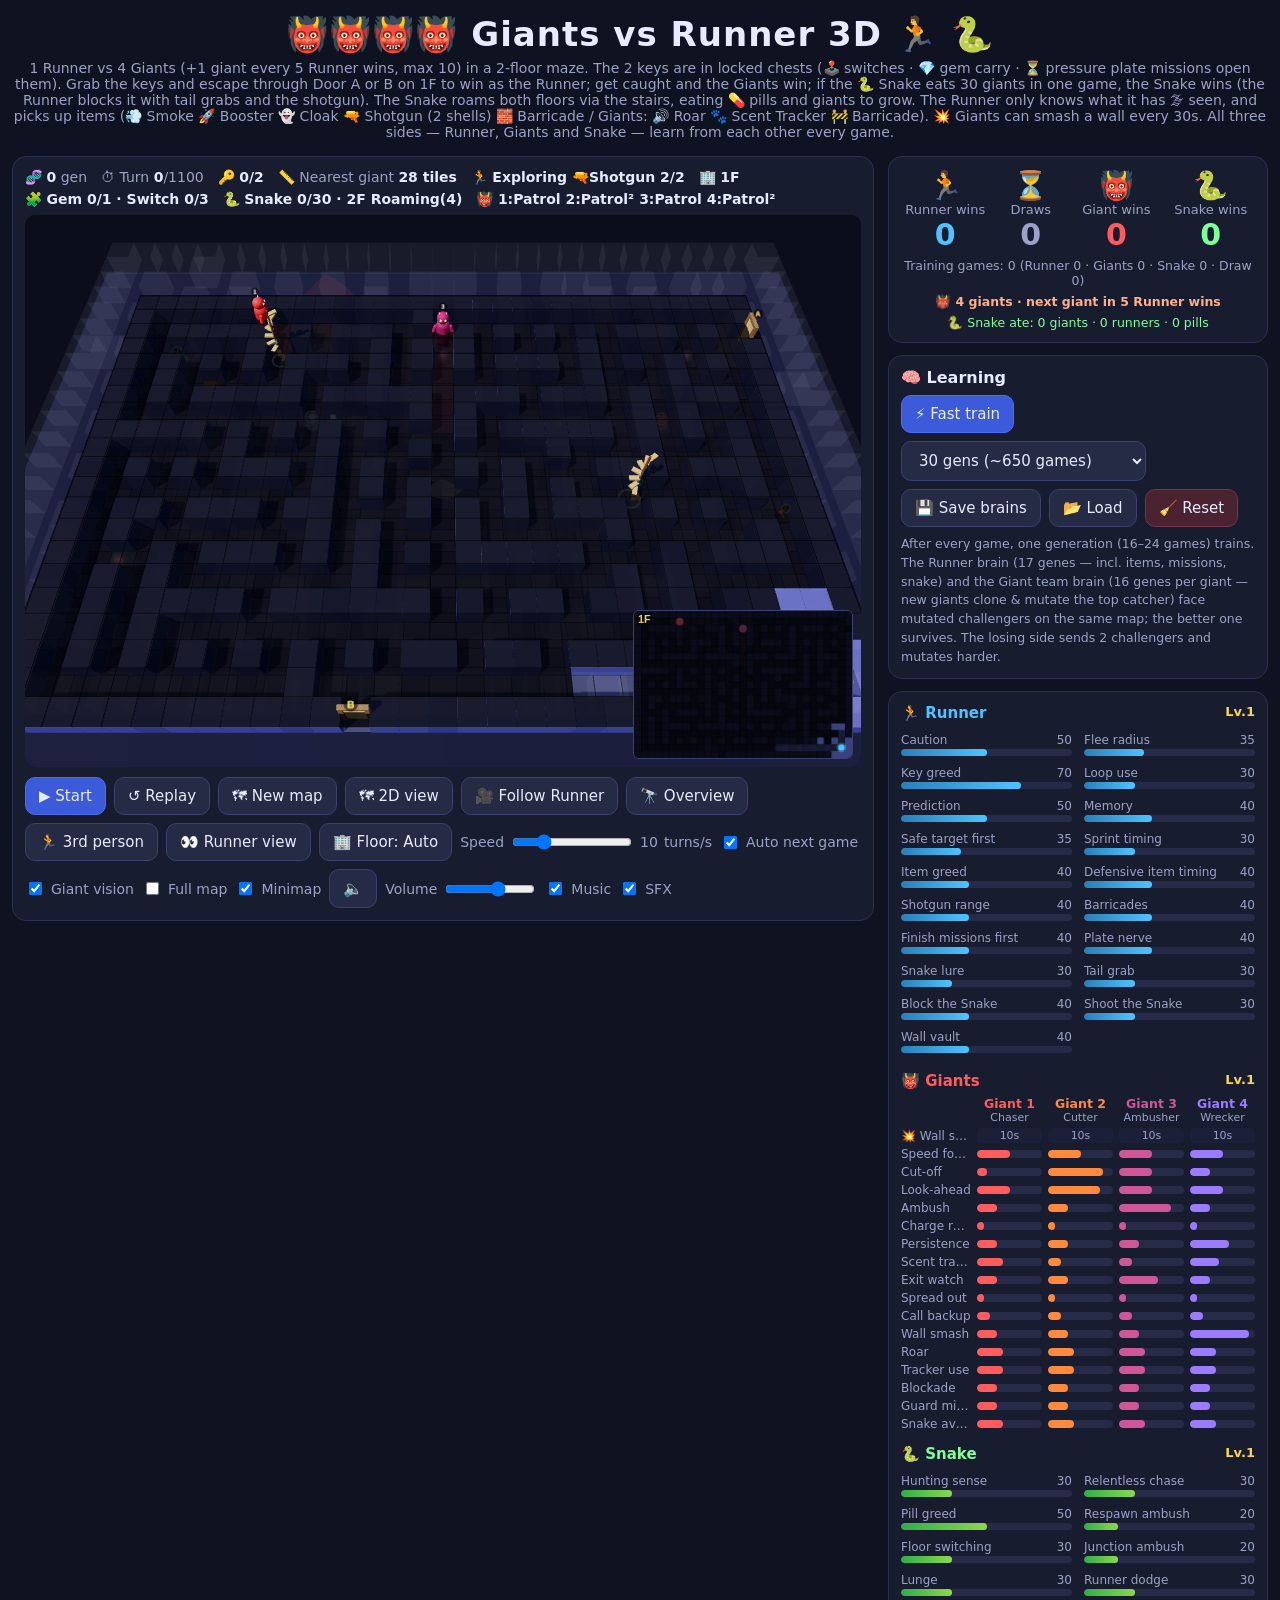
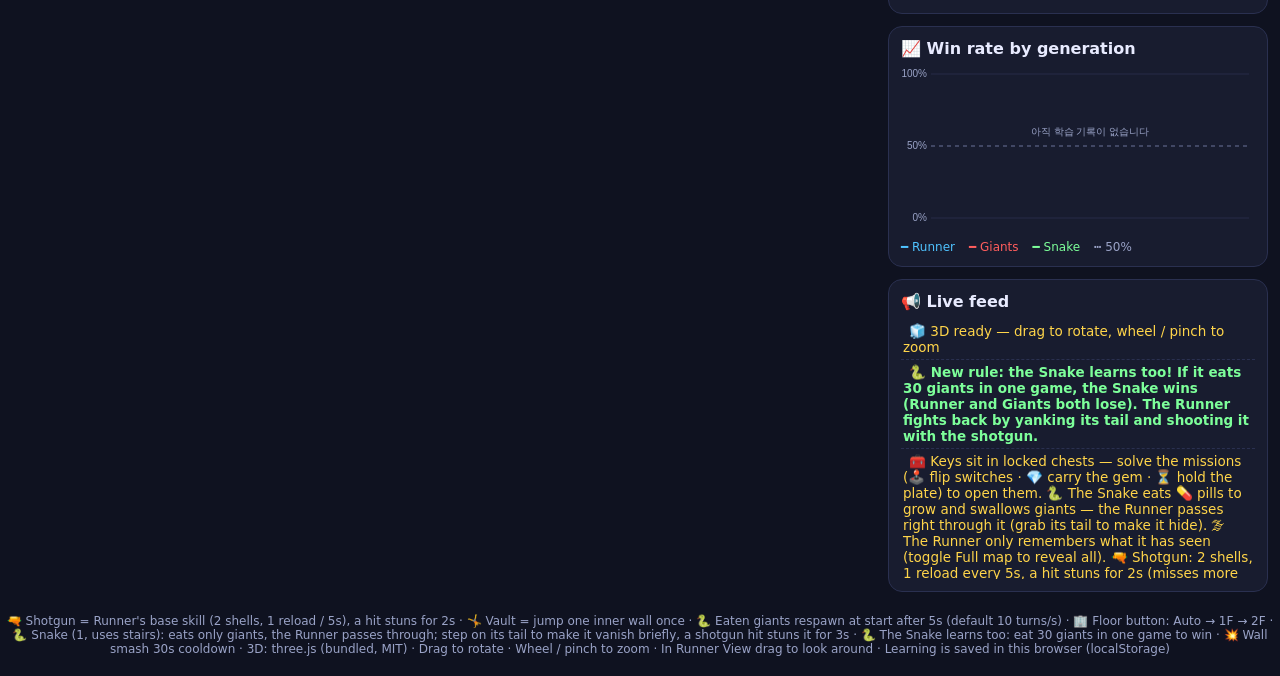
==== index.html @ e7a4c566 "Snake learns as third side: wins at 30 giants eaten per round, runner blocks it (tail grab / shotgun" ====
<!DOCTYPE html>
<html lang="ko" translate="no">
<head>
<meta charset="utf-8">
<meta name="google" content="notranslate">
<meta name="viewport" content="width=device-width, initial-scale=1, viewport-fit=cover">
<title>거인과 도망자 3D — AI 대결 · 공진화</title>
<link rel="icon" href="data:image/svg+xml,<svg xmlns=%22http://www.w3.org/2000/svg%22 viewBox=%220 0 100 100%22><text y=%22.9em%22 font-size=%2290%22>👹</text></svg>">
<link rel="stylesheet" href="css/style3.css?v=19">
</head>
<body>
<header>
  <h1>👹👹👹👹 거인과 도망자 3D 🏃 🐍</h1>
  <p class="sub">도망자 1명 vs 거인 4명(도망자 5승마다 +1, 최대 10명), 2층 미로 — 열쇠 2개는 잠긴 상자 속(🕹️스위치 · 💎보석 운반 · ⏳발판 미션을 풀어야 열림). 열쇠를 모아 1층 문 A·B로 탈출하면 도망자 승, 잡히면 거인팀 승, 🐍뷱이 한 판에 거인 30마리를 먹으면 뷱 승(도망자는 꼬리 잡기·샷건으로 뷱을 막음). 뷱(1마리)은 계단으로 두 층을 오가며 💊알약과 거인을 먹고 길어집니다. 도망자는 🌫 직접 본 곳만 알고, 맵에 떨어진 아이템(💨연막탄 🚀부스터 👻투명망토 🔫샷건(2발) 🧱바리케이드 / 거인: 🔊포효 🐾냄새 추적기 🚧바리케이드)을 주워 씁니다. 💥 거인은 30초마다 벽을 부술 수 있고, 도망자가 5승 할 때마다 거인이 한 명씩 늘어납니다(최대 10명). 도망자·거인·뷱 세 쪽 모두 판마다 서로에게 배우며 성장합니다.</p>
</header>
<main>
  <section class="stage card">
    <div class="statusbar">
      <span>🧬 <b id="st-gen">0</b>세대</span>
      <span>⏱ 턴 <b id="st-turn">0</b>/<span id="st-max">0</span></span>
      <span>🔑 <b id="st-keys">0/0</b></span>
      <span>📏 가장 가까운 거인 <b id="st-dist">-</b></span>
      <span>🏃 <b id="st-rmode">-</b></span>
      <span>🏢 <b id="st-floor">1층</b></span>
      <span>🧩 <b id="st-mission">-</b></span>
      <span>🐍 <b id="st-snake">-</b></span>
      <span>👹 <b id="st-gmode">-</b></span>
    </div>
    <div class="view" id="stage3d">
      <canvas id="board"></canvas>
      <canvas id="minimap" class="minimap"></canvas>
      <div class="overlay hidden" id="overlay"><div id="overlayText"></div><div id="overlaySub"></div></div>
      <div class="overlay hidden train" id="trainOverlay">
        <div>⚡ 빠른 훈련 중…</div>
        <div class="progress"><div id="trainBar"></div></div>
        <div id="trainText"></div>
      </div>
    </div>
    <div class="controls">
      <button id="btnPlay" class="primary">▶ 시작</button>
      <button id="btnRestart">↺ 다시</button>
      <button id="btnNewMap">🗺 새 맵</button>
      <button id="btnView" disabled>🧊 3D 보기</button>
      <button id="btnCam" style="display:none">🎥 도망자 따라가기</button>
      <button id="btnCamReset" style="display:none">🔭 전체 보기</button>
      <button id="btnTps" style="display:none">🏃 3인칭</button>
      <button id="btnFpv" style="display:none">👀 도망자 시점</button>
      <button id="btnFloor" title="보는 층: 자동(도망자가 있는 층) → 1F → 2F">🏢 층: 자동</button>
      <label class="slider">속도 <input type="range" id="speed" min="1" max="40" value="10"><span id="speedVal">10</span>턴/초</label>
      <label class="chk"><input type="checkbox" id="autoNext" checked> 자동 다음 판</label>
      <label class="chk"><input type="checkbox" id="showVision" checked> 거인 시야</label>
      <label class="chk" title="끄면 도망자가 직접 본 곳만 밝게 보입니다(전장의 안개). 1인칭에서는 항상 도망자의 기억만 보여요."><input type="checkbox" id="showFull"> 전체 지도 보기</label>
      <label class="chk" id="chkMini" style="display:none"><input type="checkbox" id="showMini" checked> 미니맵</label>
    </div>
  </section>

  <aside class="side">
    <section class="card score">
      <div class="team runner"><div class="emoji">🏃</div><div>도망자 승</div><b id="sc-runner">0</b></div>
      <div class="team draw"><div class="emoji">⏳</div><div>무승부</div><b id="sc-draw">0</b></div>
      <div class="team giant"><div class="emoji">👹</div><div>거인팀 승</div><b id="sc-giant">0</b></div>
      <div class="team snake"><div class="emoji">🐍</div><div>뷱 승</div><b id="sc-snakewin">0</b></div>
      <div class="scoreline" id="sc-train">훈련 경기 0판</div>
      <div class="scoreline grow" id="sc-grow">👹 거인 4명 · 다음 거인 추가까지 도망자 5승</div>
      <div class="scoreline" id="sc-snake">🐍 뷱이 먹은 거인 0 · 도망자 0 · 알약 0</div>
    </section>

    <section class="card train-ctl">
      <h2>🧠 학습</h2>
      <div class="row">
        <button id="btnTrain" class="primary">⚡ 빠른 훈련</button>
        <select id="trainGens">
          <option value="10">10세대 (약 200판)</option>
          <option value="30" selected>30세대 (약 650판)</option>
          <option value="100">100세대 (약 2,200판)</option>
        </select>
      </div>
      <div class="row">
        <button id="btnSave">💾 두뇌 저장</button>
        <button id="btnLoad">📂 불러오기</button>
        <button id="btnResetBrain" class="danger">🧹 초기화</button>
      </div>
      <p class="hint">매 판이 끝나면 한 세대(16~24판)를 훈련합니다. 도망자 두뇌와 거인팀 두뇌(거인마다 따로 가진 유전자 16개 — 새 거인은 가장 많이 잡은 거인을 복제·변이, 도망자 유전자 17개 — 아이템·미션·뷱 다루는 법도 배움)와 뷱 두뇌(유전자 8개 — 사냥 감각·부활 지점 매복·달려들기 등)가 변이된 도전자와 같은 맵에서 겨뤄 더 잘한 쪽이 살아남습니다. 지고 있는 쪽은 도전자를 2명 내보내고 더 크게 변이합니다.</p>
    </section>

    <section class="card brains">
      <div class="brain runner">
        <h3>🏃 도망자 <span class="lv">Lv.<b id="lv-runner">1</b></span></h3>
        <div id="genes-runner" class="genes"></div>
      </div>
      <div class="brain giant">
        <h3>👹 거인팀 <span class="lv">Lv.<b id="lv-giant">1</b></span></h3>
        <div id="genes-giant" class="gteam"></div>
      </div>
      <div class="brain snake">
        <h3>🐍 뷱 <span class="lv">Lv.<b id="lv-snake">1</b></span></h3>
        <div id="genes-snake" class="genes"></div>
      </div>
    </section>

    <section class="card">
      <h2>📈 세대별 승률</h2>
      <canvas id="chart"></canvas>
      <div class="legend"><span class="lr">━ 도망자</span><span class="lg">━ 거인팀</span><span class="ls">━ 뷱</span><span>┅ 50%</span></div>
    </section>

    <section class="card">
      <h2>📢 실시간 중계</h2>
      <ul id="log" class="log"></ul>
    </section>
  </aside>
</main>
<footer>🔫 샷건 = 도망자 기본 스킬(최대 2발, 5초마다 1발 장전), 맞으면 2초 기절 · 🤸 벽넘기 = 안쪽 벽 한 칸을 한 번 뛰어넘음 · 🐍 먹힌 거인은 5초 뒤 출발점에서 부활 (기본 속도 10턴/초) · 🏢 층 버튼: 자동(도망자 층) → 1F → 2F · 🐍 뷱(1마리, 계단으로 층 이동): 거인만 잡아먹음(도망자는 그냥 통과), 꼬리를 밟으면 잠시 사라짐, 샷건에 맞으면 3초 기절 · 🐍 뷱도 학습: 한 판에 거인 30마리를 먹으면 뷱 승리 · 💥 벽 부수기 30초 쿨다운 · 3D: three.js (로컬 포함, MIT) · 드래그 회전 · 휠/두 손가락 확대 · 도망자 시점에서는 드래그로 잠깐 둘러보기 · 학습 결과는 이 브라우저(localStorage)에 저장됩니다</footer>
<script src="js/engine3.js?v=19"></script>
<script src="js/i18n3.js?v=19"></script>
<script src="js/audio3.js?v=19"></script>
<script src="js/ui3.js?v=19"></script>
<script type="module" src="js/render3d.js?v=19"></script>
</body>
</html>
---- css/style3.css ----
:root { --bg:#0f1220; --card:#181c2f; --line:#2a3050; --text:#e8ebff; --muted:#9aa3c7; --runner:#4fc3ff; --giant:#ff5d5d; --gold:#ffd54a; --ok:#59e39a; }
* { box-sizing: border-box; }
html, body { margin:0; background:var(--bg); color:var(--text); font-family: "Apple SD Gothic Neo","Malgun Gothic","Noto Sans KR","Noto Sans CJK KR","NanumGothic",system-ui,sans-serif; }
header { text-align:center; padding:14px 10px 4px; }
h1 { margin:0; font-size: clamp(22px, 4vw, 34px); letter-spacing:1px; }
.sub { margin:6px 0 0; color:var(--muted); font-size:14px; }
main { display:grid; grid-template-columns: minmax(0,1fr) 380px; gap:14px; padding:12px; max-width:1400px; margin:0 auto; align-items:start; }
@media (max-width: 980px) { main { grid-template-columns: 1fr; } }
.card { background:var(--card); border:1px solid var(--line); border-radius:14px; padding:12px; }
.side { display:flex; flex-direction:column; gap:12px; min-width:0; }
h2 { font-size:16px; margin:0 0 8px; }
h3 { font-size:15px; margin:0 0 6px; display:flex; justify-content:space-between; }
.statusbar { display:flex; flex-wrap:wrap; gap:6px 14px; font-size:14px; color:var(--muted); margin-bottom:8px; }
.statusbar b { color:var(--text); }
.view { position:relative; width:100%; border-radius:10px; overflow:hidden; background:#0a0c16; }
#board { display:block; touch-action:manipulation; }
.view canvas.gl { position:absolute; inset:0; display:none; touch-action:none; }
.view.is3d canvas.gl { display:block; }
.view.is3d #board { display:none; }
.minimap { position:absolute; right:8px; bottom:8px; display:none; border:1px solid #3a4170; border-radius:6px; background:rgba(10,12,22,.85); pointer-events:none; z-index:3; }
.view.is3d .minimap { display:block; }
.view.is3d .minimap.hidden { display:none; }
.overlay { position:absolute; inset:0; z-index:5; display:flex; flex-direction:column; align-items:center; justify-content:center; background:rgba(5,6,14,.55); border-radius:10px; text-align:center; gap:8px; }
.overlay.hidden { display:none; }
#overlayText { font-size: clamp(30px, 7vw, 64px); font-weight:900; text-shadow:0 4px 18px rgba(0,0,0,.7); }
#overlaySub { color:#dfe3ff; font-size:16px; }
.overlay.train { font-size:20px; font-weight:700; }
.progress { width:min(70%,420px); height:14px; background:#262b48; border-radius:8px; overflow:hidden; }
#trainBar { height:100%; width:0; background:linear-gradient(90deg,var(--runner),var(--giant)); transition:width .1s; }
#trainText { font-size:14px; color:var(--muted); font-weight:400; }
.controls { display:flex; flex-wrap:wrap; gap:8px; align-items:center; margin-top:10px; }
button, select { background:#252a45; color:var(--text); border:1px solid #3a4170; border-radius:10px; padding:9px 13px; font-size:15px; cursor:pointer; font-family:inherit; }
button:hover { background:#2f3558; }
button:disabled { opacity:.5; cursor:not-allowed; }
button.primary { background:#3b5bdb; border-color:#4c6ef5; }
button.primary:hover { background:#4c6ef5; }
button.danger { background:#4a2230; border-color:#7a3347; }
.slider, .chk { display:flex; align-items:center; gap:6px; font-size:14px; color:var(--muted); }
.slider input { width:120px; }
.row { display:flex; flex-wrap:wrap; gap:8px; margin-bottom:8px; }
.hint { color:var(--muted); font-size:12.5px; margin:4px 0 0; line-height:1.5; }
.score { display:grid; grid-template-columns: 1fr .8fr 1fr; text-align:center; gap:6px; }
.team .emoji { font-size:28px; }
.team div { font-size:13px; color:var(--muted); }
.team b { font-size:30px; }
.team.runner b { color:var(--runner); } .team.giant b { color:var(--giant); } .team.draw b { color:var(--muted); }
.scoreline { grid-column: 1 / -1; color:var(--muted); font-size:12.5px; }
.brains { display:grid; grid-template-columns:1fr; gap:14px; }
.gteam { display:grid; grid-template-columns: 78px repeat(3, 1fr); gap:4px 6px; align-items:center; font-size:12px; }
.gteam .gh { font-weight:700; text-align:center; font-size:12.5px; }
.gteam .gh small { display:block; font-weight:400; color:var(--muted); font-size:11px; }
.gteam .gl { color:var(--muted); white-space:nowrap; overflow:hidden; text-overflow:ellipsis; }
.gteam .gb { height:8px; background:#262b48; border-radius:5px; overflow:hidden; }
.gteam .gb > i { display:block; height:100%; border-radius:5px; transition: width .6s ease; }
.gteam .gb.flash { outline:1px solid var(--gold); }
.genes { display:grid; grid-template-columns:1fr 1fr; gap:0 12px; }
.brain.runner h3 { color:var(--runner); } .brain.giant h3 { color:var(--giant); }
.lv { color:var(--gold); font-size:13px; }
.gene { font-size:12px; margin:5px 0; }
.gene .name { display:flex; justify-content:space-between; color:var(--muted); }
.bar { height:7px; background:#262b48; border-radius:5px; overflow:hidden; margin-top:2px; }
.bar > i { display:block; height:100%; border-radius:5px; transition: width .6s ease; }
.runner .bar > i { background:linear-gradient(90deg,#2a7fb8,var(--runner)); }
.giant .bar > i { background:linear-gradient(90deg,#b83a3a,var(--giant)); }
.gene.flash .name { color:var(--gold); }
#chart { width:100%; height:170px; display:block; }
.legend { display:flex; gap:14px; font-size:12px; color:var(--muted); margin-top:4px; }
.lr { color:var(--runner); } .lg { color:var(--giant); }
.log { list-style:none; margin:0; padding:0; max-height:260px; overflow-y:auto; font-size:13.5px; }
.log li { padding:4px 2px; border-bottom:1px dashed #2a3050; }
.log li .t { color:var(--muted); font-size:11.5px; margin-right:6px; }
.log li.learn { color:var(--gold); }
.log li.end { font-weight:700; }
.log li.key { color:#ffe08a; }
.log li.door { color:#59e39a; font-weight:700; }
.log li.doorpick, .log li.doorban { color:#c9f7dd; }
.log li.call { color:#ffc48a; }
.log li.sprint { color:#9fe0ff; }
.log li.door { color:#59e39a; font-weight:700; }
.log li.doorpick, .log li.doorban { color:#c9f7dd; }
.log li.spot { color:#ffb3b3; }
footer { text-align:center; color:var(--muted); font-size:12px; padding:10px 0 20px; }

/* ---------- 방송 모드 (?stream=1) ---------- */
body.stream { overflow:hidden; background:#000; }
body.stream header, body.stream footer, body.stream .side, body.stream .controls, body.stream .statusbar { display:none !important; }
body.stream main { display:block; padding:0; max-width:none; }
body.stream .stage.card { padding:0; border:0; border-radius:0; background:#000; }
body.stream .view { border-radius:0; width:100vw; height:100vh; display:flex; align-items:center; justify-content:center; }
body.stream .minimap { right:16px; bottom:16px; }
body.stream #overlayText { font-size:64px; }
body.stream #overlaySub, body.stream #trainText { font-size:22px; }
body.stream .overlay.train { font-size:34px; }
.hud { position:absolute; inset:0; pointer-events:none; z-index:4; font-size:20px; color:#fff; text-shadow:0 2px 6px rgba(0,0,0,.9); }
.hud-top { position:absolute; top:14px; left:18px; display:flex; gap:12px; align-items:center; font-weight:800; font-size:24px; }
.hud-top .live { background:#e02424; padding:2px 10px; border-radius:6px; font-size:18px; text-shadow:none; }
.hud-score { position:absolute; top:12px; right:18px; display:flex; gap:12px; align-items:baseline; background:rgba(10,12,28,.72); padding:8px 16px; border-radius:12px; font-size:24px; font-weight:700; }
.hud-score .r b { color:#4fc3ff; font-size:34px; } .hud-score .g b { color:#ff6b6b; font-size:34px; } .hud-score .d { font-size:18px; color:#cfd3ef; }
.hud-info { position:absolute; top:62px; left:18px; background:rgba(10,12,28,.6); padding:6px 12px; border-radius:10px; font-size:18px; line-height:1.5; }
.hud-info b { color:#ffd54a; }
.hud-status { position:absolute; bottom:16px; left:50%; transform:translateX(-50%); background:rgba(10,12,28,.72); padding:6px 16px; border-radius:10px; font-size:19px; white-space:nowrap; }
.hud-log { position:absolute; left:18px; bottom:64px; width:min(46vw, 560px); list-style:none; margin:0; padding:0; font-size:18px; }
.hud-log li { background:rgba(10,12,28,.62); margin-top:5px; padding:4px 10px; border-radius:8px; }
.hud-log li:nth-child(n+4) { opacity:.65; }
.hud-log li.learn { color:#ffd54a; } .hud-log li.door, .hud-log li.end { color:#7dffb2; font-weight:700; } .hud-log li.spot { color:#ffb3b3; } .hud-log li.key { color:#ffe08a; }

/* ---------- v4: 거인 / 벽 부수기 / 1인칭 ---------- */
.gteam { grid-template-columns: 70px repeat(4, 1fr); }
.log li.smash, .hud-log li.smash { color:#9fd0ff; font-weight:700; }
.log li.smash2, .hud-log li.smash2 { color:#c7e3ff; }
.controls button.on { background:#2d6cdf; border-color:#4f8dff; color:#fff; }
.fpv-vig, .fpv-hud, .fpv-toast { display:none; }
.view.is3d.fpv .fpv-vig { display:block; position:absolute; inset:0; pointer-events:none; z-index:2; border-radius:inherit; }
.view.is3d.fpv .fpv-hud { display:flex; flex-direction:column; gap:6px; position:absolute; left:10px; top:10px; z-index:3; pointer-events:none;
  background:rgba(8,10,22,.62); border:1px solid rgba(120,130,200,.35); border-radius:10px; padding:8px 10px; font-size:14px; color:#eef; min-width:210px; text-shadow:0 1px 3px #000; }
.fh-row { display:flex; align-items:center; gap:8px; }
.fh-ic { display:inline-block; width:22px; text-align:center; font-size:18px; }
.fh-sub { color:#cfd3ef; font-size:12.5px; white-space:nowrap; }
.fh-bar { flex:1; min-width:90px; height:9px; background:rgba(255,255,255,.12); border-radius:6px; overflow:hidden; }
.fh-bar > i { display:block; height:100%; width:0; border-radius:6px; }
.fh-bar.danger > i { background:linear-gradient(90deg,#ffd54a,#ff7a2a,#ff2a2a); }
.fh-bar.sprint > i { background:#5a6bb0; }
.fh-bar.sprint.ready > i { background:#ffe14a; }
#fh-smashRow.warn .fh-sub { color:#9fd0ff; font-weight:700; }
.view.is3d.fpv .fpv-toast { display:block; position:absolute; left:50%; top:16%; transform:translate(-50%,-8px); z-index:4; pointer-events:none; opacity:0; transition: opacity .25s, transform .25s;
  background:rgba(8,10,22,.78); color:#fff; padding:8px 16px; border-radius:20px; font-size:17px; font-weight:700; white-space:nowrap; max-width:92%; overflow:hidden; text-overflow:ellipsis; }
.view.is3d.fpv .fpv-toast.show { opacity:1; transform:translate(-50%,0); }
.fpv-toast.spot, .fpv-toast.dash, .fpv-toast.end { color:#ffb3b3; } .fpv-toast.key, .fpv-toast.door { color:#ffe08a; } .fpv-toast.smash { color:#9fd0ff; }
.view.is3d.fpv .minimap { opacity:.92; }
@media (max-width: 640px) {
  .view.is3d.fpv .fpv-hud { font-size:12px; min-width:0; padding:6px 8px; gap:4px; left:6px; top:6px; }
  .fh-bar { min-width:60px; } .fh-sub { font-size:11px; } .fh-ic { font-size:15px; width:18px; }
  .view.is3d.fpv .fpv-toast { font-size:13px; top:auto; bottom:12px; }
  .gteam { grid-template-columns: 58px repeat(4, 1fr); font-size:11px; }
}
/* 방송 모드에서 1인칭 HUD는 오른쪽 가운데에 크게 */
body.stream .view.is3d.fpv .fpv-hud { left:auto; right:16px; top:50%; transform:translateY(-60%); font-size:20px; min-width:300px; padding:12px 16px; gap:10px; }
body.stream .fh-sub { font-size:17px; } body.stream .fh-ic { font-size:24px; width:30px; } body.stream .fh-bar { height:13px; }

/* v5(?v=7): 아이템 가방 · 효과 · 투명망토 */
.fh-inv { gap:6px; flex-wrap:wrap; }
.fh-item { position:relative; font-size:1.25em; opacity:.22; filter:grayscale(1); transition:opacity .2s, transform .2s; }
.fh-item.has { opacity:1; filter:none; transform:scale(1.08); }
.fh-item b { position:absolute; right:-6px; bottom:-4px; font-size:.55em; color:#fff; text-shadow:0 0 3px #000; }
#fh-fxRow.warn .fh-sub, #fh-smashRow.warn .fh-sub { color:#ff8a8a; }
.view.cloaked::after { content:''; position:absolute; inset:0; pointer-events:none; z-index:2; background:radial-gradient(ellipse at center, rgba(120,190,255,0) 45%, rgba(120,190,255,.28) 100%); box-shadow:inset 0 0 60px rgba(150,210,255,.35); animation:cloakPulse 1.6s ease-in-out infinite; }
@keyframes cloakPulse { 50% { opacity:.6; } }
.log li.item .t, .log li.shot .t, .log li.smoke .t, .log li.cloak .t, .log li.boost .t { color:#7fd8ff; }
.log li.shot { color:#ffe08a; } .log li.stun { color:#ffe08a; }
.log li.roar, .log li.tracker { color:#ff9a9a; } .log li.barricade { color:#e0b070; }
.hud-log li.shot, .hud-log li.smoke, .hud-log li.cloak, .hud-log li.boost, .hud-log li.item { color:#9fe0ff; }
.hud-log li.roar, .hud-log li.tracker { color:#ff9a9a; } .hud-log li.barricade { color:#e0b070; }
body.stream .fh-item { font-size:1.4em; }

/* v6(?v=8): 2층 · 미션 · 뷱 */
.log li.mission { color:#ffe08a; } .log li.snake { color:#7dff9a; font-weight:600; }
#sc-snake { color:#7dff9a; }
#fh-misRow .fh-sub { color:#ffe08a; }
.hud-log li.mission { color:#ffe08a; } .hud-log li.snake { color:#7dff9a; font-weight:600; }
/* v7(?v=11): 거인 4~10명 · 벽 부수기 */
.gteam .gcd { text-align:center; font-size:11px; color:var(--muted); background:#1b1f38; border-radius:4px; padding:1px 0; }
.gteam .gcd.ready { color:#ffd54a; font-weight:700; background:#3a2a10; }
.gteam.compact { font-size:10.5px; gap:3px 3px; }
.gteam.compact .gh { font-size:11px; } .gteam.compact .gh small { font-size:9.5px; } .gteam.compact .gcd { font-size:10px; }
#genes-giant { overflow-x:auto; }
.scoreline.grow { color:#ffb08a; font-weight:700; }
.hud-grow { position:absolute; top:76px; right:14px; background:rgba(10,12,24,.72); color:#ffb08a; font-weight:700; padding:4px 10px; border-radius:8px; font-size:14px; }
.log li.grow, .hud-log li.grow { color:#ffb08a; font-weight:700; }
.log li.smash, .hud-log li.smash { color:#ffcf7a; font-weight:700; }
/* v16: 샷건(기본 스킬) 탄약·장전 HUD */
.hud-ammo { position:absolute; right:18px; top:112px; min-width:230px; background:rgba(10,12,28,.78); padding:8px 14px 9px; border-radius:12px; border:2px solid rgba(255,200,90,.55); }
.hud-ammo .am-top { display:flex; align-items:center; gap:8px; font-size:22px; font-weight:800; }
.hud-ammo .am-ic { font-size:26px; } .hud-ammo .am-name { color:#ffd54a; }
.hud-ammo b { font-size:28px; color:#fff; margin-left:auto; }
.hud-ammo .am-shells { display:flex; gap:4px; }
.hud-ammo .sh { width:10px; height:22px; border-radius:3px; background:rgba(255,255,255,.18); }
.hud-ammo .sh.on { background:linear-gradient(#ffcf5a,#e0662a); box-shadow:0 0 6px rgba(255,170,60,.8); }
.hud-ammo .am-bar { height:8px; margin-top:6px; background:rgba(255,255,255,.15); border-radius:5px; overflow:hidden; }
.hud-ammo .am-bar i { display:block; height:100%; width:0; background:linear-gradient(90deg,#ff9a2a,#ffd54a); transition:width .25s linear; }
.hud-ammo.full .am-bar i { background:#59e39a; }
.hud-ammo.empty { border-color:rgba(255,90,90,.8); }
.hud-ammo .am-sub { font-size:15px; color:#cfd3ef; margin-top:3px; }
.fpv-hud .fh-item[data-it="shotgun"] b { font-size:12px; }
/* 사운드 (v17) */
.sound-ctl { display:inline-flex; align-items:center; gap:8px; flex-wrap:wrap; }
.sound-ctl #btnSound { min-width:42px; font-size:16px; }
.sound-ctl #sndVol { width:90px; }
.sound-hint { position:absolute; left:12px; bottom:12px; z-index:30; padding:5px 10px; border-radius:8px; background:rgba(0,0,0,.55); color:#dfe4ff; border:0; font-size:13px; pointer-events:auto; cursor:pointer; opacity:.85; }
.sound-hint.big { left:50%; top:50%; bottom:auto; transform:translate(-50%,-50%); padding:16px 26px; border-radius:40px; font-size:20px; font-weight:700; background:rgba(20,30,70,.88); border:2px solid #6f9bff; color:#fff; opacity:1; box-shadow:0 6px 24px rgba(0,0,0,.6); white-space:nowrap; animation:sndPulse 1.4s ease-in-out infinite; }
@keyframes sndPulse { 50% { transform:translate(-50%,-50%) scale(1.06); } }
body.stream .sound-hint:not(.big) { left:16px; bottom:16px; font-size:15px; }
@media (max-width: 640px) { .sound-ctl #sndVol { width:110px; } .sound-ctl #btnSound { min-width:48px; font-size:18px; } }
/* v19: 뷱 승리 (세 번째 편) */
.team.snake b { color:#7dff9a; }
.legend .ls { color:#7dff9a; }
.brain.snake h3 { color:#7dff9a; }
.brain.snake .gene .bar i { background:linear-gradient(90deg,#2fae4a,#8bd94a); }
.hud-score .s b { color:#7dff9a; font-size:34px; }
.hud-snake { position:absolute; right:18px; top:222px; min-width:230px; background:rgba(10,12,28,.78); padding:7px 14px 8px; border-radius:12px; border:2px solid rgba(125,255,154,.5); }
.hud-snake .sn-top { display:flex; align-items:center; gap:8px; font-size:22px; font-weight:800; }
.hud-snake .sn-ic { font-size:26px; } .hud-snake .sn-name { color:#7dff9a; }
.hud-snake b { font-size:28px; color:#fff; margin-left:auto; }
.hud-snake .sn-bar { height:8px; margin-top:6px; background:rgba(255,255,255,.15); border-radius:5px; overflow:hidden; }
.hud-snake .sn-bar i { display:block; height:100%; width:0; background:linear-gradient(90deg,#2fae4a,#8bd94a); transition:width .3s linear; }
.hud-snake.hot { border-color:rgba(255,120,80,.9); } .hud-snake.hot .sn-bar i { background:linear-gradient(90deg,#ff9a2a,#ff4a4a); }
.hud-snake.won { border-color:#7dff9a; box-shadow:0 0 18px rgba(125,255,154,.7); }
.hud-snake .sn-sub { font-size:15px; color:#cfd3ef; margin-top:3px; }
.log li.snakeBlock, .hud-log li.snakeBlock { color:#9fe0ff; font-weight:700; }
.log li.snakeWarn, .hud-log li.snakeWarn { color:#ff9a6a; font-weight:700; }
.score { grid-template-columns: 1fr .8fr 1fr 1fr; } .score .scoreline { grid-column: 1 / -1; }
.hud-score { gap:8px; padding:6px 12px; font-size:19px; } .hud-score .r b, .hud-score .g b, .hud-score .s b { font-size:28px; } .hud-score .d { font-size:15px; }
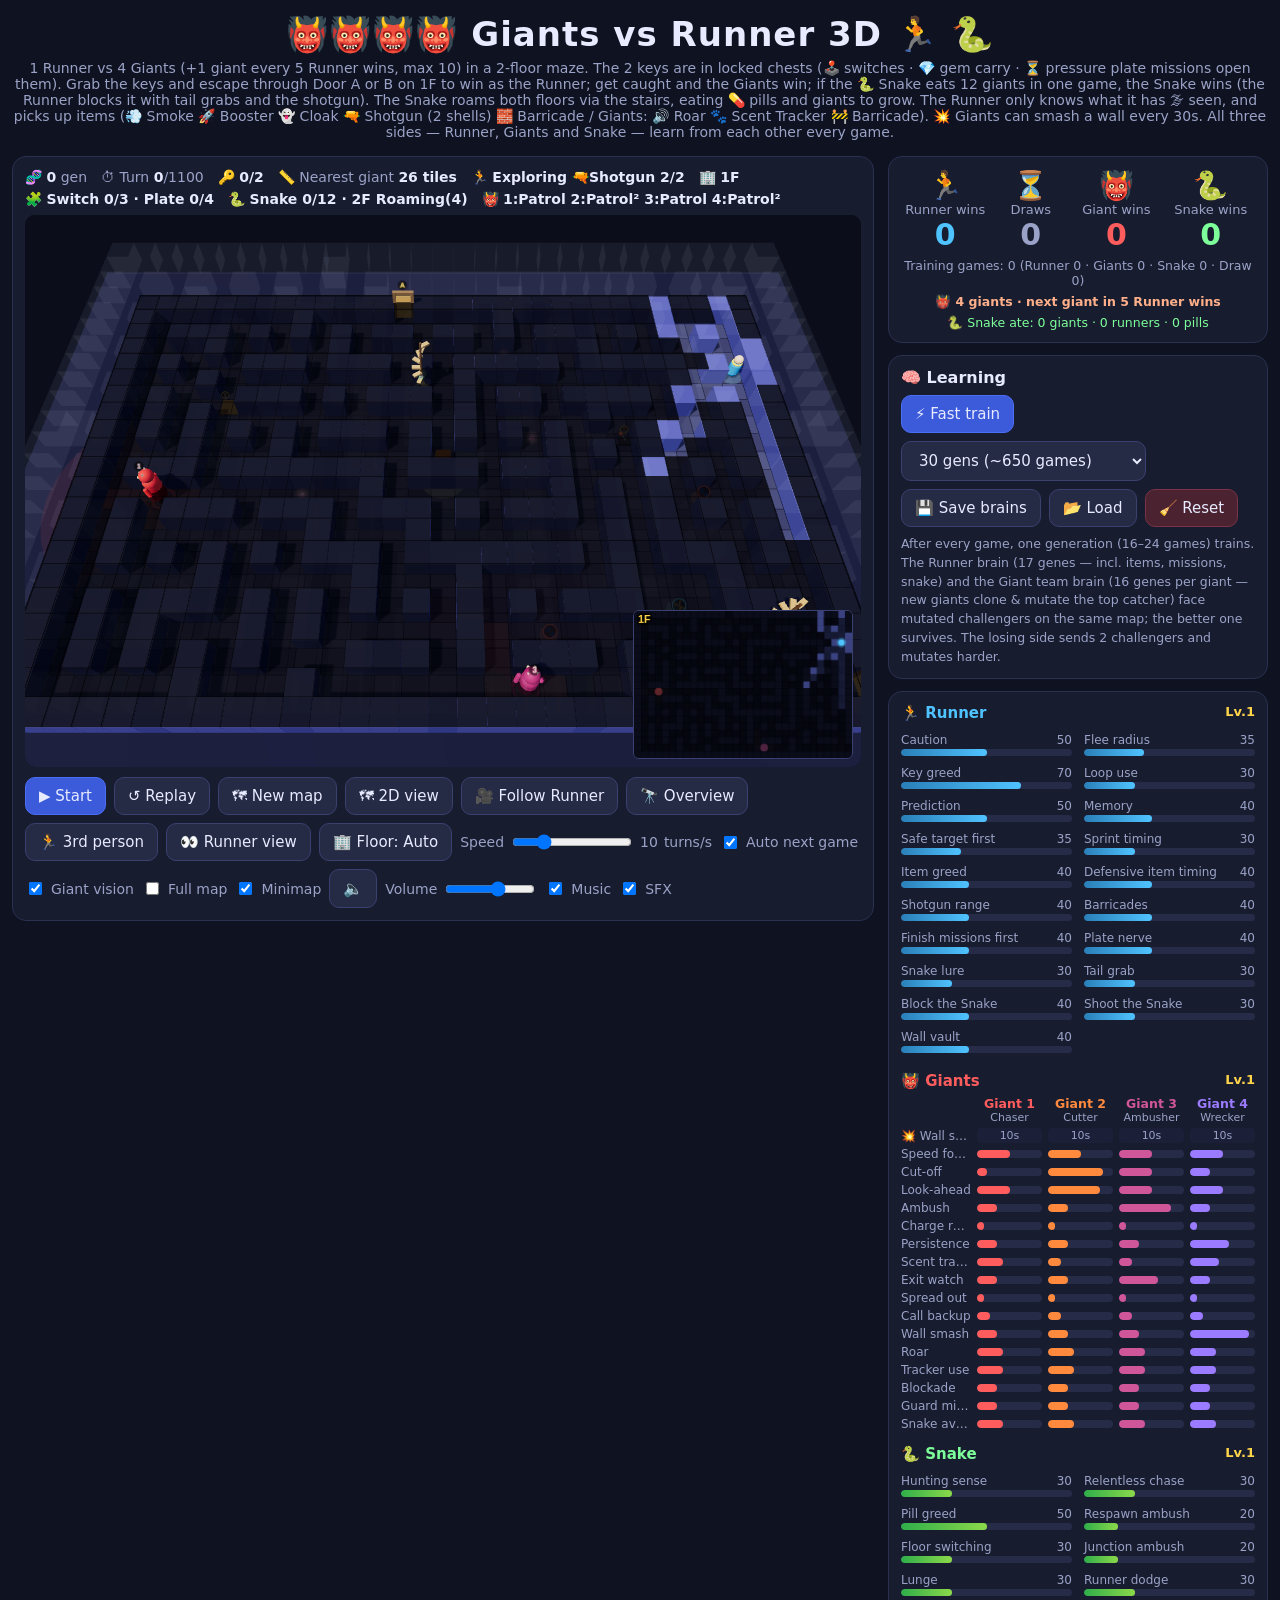
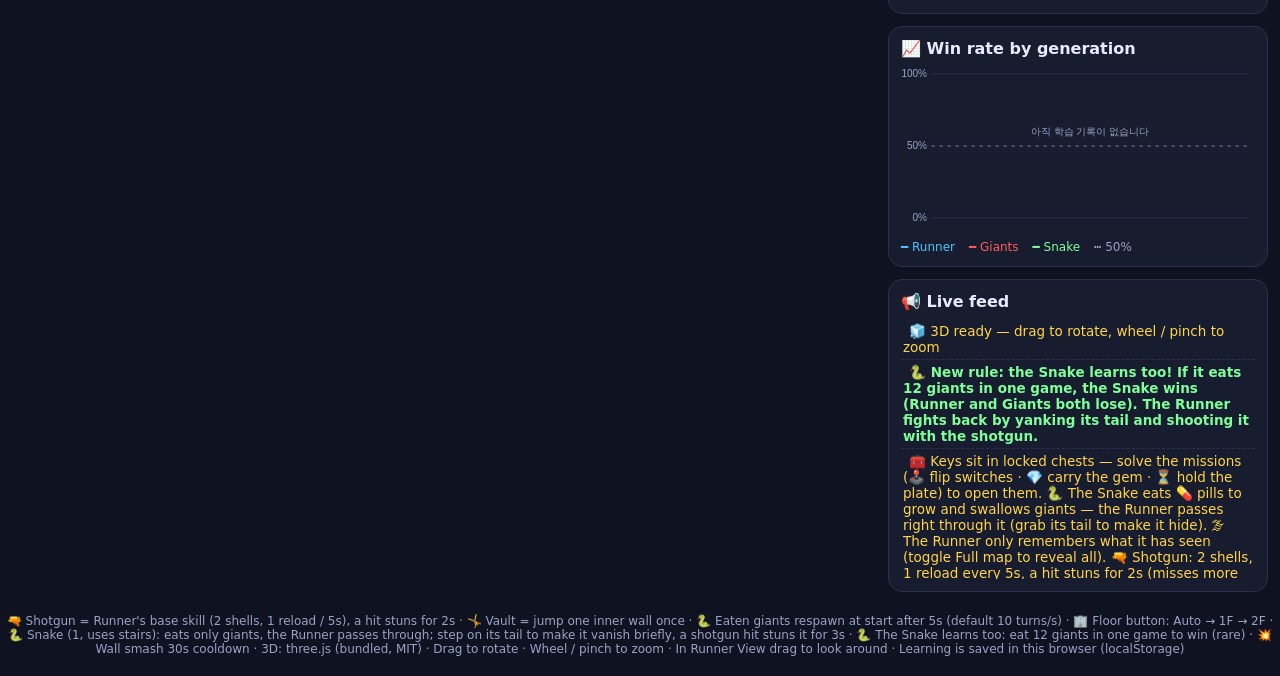
==== commit 4a68e250: "Snake wins at 12 giants per round, tuned to be rare (~0-3%): slower digestion that grows with each e" ====
--- a/index.html
+++ b/index.html
@@ -6,12 +6,12 @@
 <meta name="viewport" content="width=device-width, initial-scale=1, viewport-fit=cover">
 <title>거인과 도망자 3D — AI 대결 · 공진화</title>
 <link rel="icon" href="data:image/svg+xml,<svg xmlns=%22http://www.w3.org/2000/svg%22 viewBox=%220 0 100 100%22><text y=%22.9em%22 font-size=%2290%22>👹</text></svg>">
-<link rel="stylesheet" href="css/style3.css?v=19">
+<link rel="stylesheet" href="css/style3.css?v=20">
 </head>
 <body>
 <header>
   <h1>👹👹👹👹 거인과 도망자 3D 🏃 🐍</h1>
-  <p class="sub">도망자 1명 vs 거인 4명(도망자 5승마다 +1, 최대 10명), 2층 미로 — 열쇠 2개는 잠긴 상자 속(🕹️스위치 · 💎보석 운반 · ⏳발판 미션을 풀어야 열림). 열쇠를 모아 1층 문 A·B로 탈출하면 도망자 승, 잡히면 거인팀 승, 🐍뷱이 한 판에 거인 30마리를 먹으면 뷱 승(도망자는 꼬리 잡기·샷건으로 뷱을 막음). 뷱(1마리)은 계단으로 두 층을 오가며 💊알약과 거인을 먹고 길어집니다. 도망자는 🌫 직접 본 곳만 알고, 맵에 떨어진 아이템(💨연막탄 🚀부스터 👻투명망토 🔫샷건(2발) 🧱바리케이드 / 거인: 🔊포효 🐾냄새 추적기 🚧바리케이드)을 주워 씁니다. 💥 거인은 30초마다 벽을 부술 수 있고, 도망자가 5승 할 때마다 거인이 한 명씩 늘어납니다(최대 10명). 도망자·거인·뷱 세 쪽 모두 판마다 서로에게 배우며 성장합니다.</p>
+  <p class="sub">도망자 1명 vs 거인 4명(도망자 5승마다 +1, 최대 10명), 2층 미로 — 열쇠 2개는 잠긴 상자 속(🕹️스위치 · 💎보석 운반 · ⏳발판 미션을 풀어야 열림). 열쇠를 모아 1층 문 A·B로 탈출하면 도망자 승, 잡히면 거인팀 승, 🐍뷱이 한 판에 거인 12마리를 먹으면 뷱 승(도망자는 꼬리 잡기·샷건으로 뷱을 막음). 뷱(1마리)은 계단으로 두 층을 오가며 💊알약과 거인을 먹고 길어집니다. 도망자는 🌫 직접 본 곳만 알고, 맵에 떨어진 아이템(💨연막탄 🚀부스터 👻투명망토 🔫샷건(2발) 🧱바리케이드 / 거인: 🔊포효 🐾냄새 추적기 🚧바리케이드)을 주워 씁니다. 💥 거인은 30초마다 벽을 부술 수 있고, 도망자가 5승 할 때마다 거인이 한 명씩 늘어납니다(최대 10명). 도망자·거인·뷱 세 쪽 모두 판마다 서로에게 배우며 성장합니다.</p>
 </header>
 <main>
   <section class="stage card">
@@ -110,11 +110,11 @@
     </section>
   </aside>
 </main>
-<footer>🔫 샷건 = 도망자 기본 스킬(최대 2발, 5초마다 1발 장전), 맞으면 2초 기절 · 🤸 벽넘기 = 안쪽 벽 한 칸을 한 번 뛰어넘음 · 🐍 먹힌 거인은 5초 뒤 출발점에서 부활 (기본 속도 10턴/초) · 🏢 층 버튼: 자동(도망자 층) → 1F → 2F · 🐍 뷱(1마리, 계단으로 층 이동): 거인만 잡아먹음(도망자는 그냥 통과), 꼬리를 밟으면 잠시 사라짐, 샷건에 맞으면 3초 기절 · 🐍 뷱도 학습: 한 판에 거인 30마리를 먹으면 뷱 승리 · 💥 벽 부수기 30초 쿨다운 · 3D: three.js (로컬 포함, MIT) · 드래그 회전 · 휠/두 손가락 확대 · 도망자 시점에서는 드래그로 잠깐 둘러보기 · 학습 결과는 이 브라우저(localStorage)에 저장됩니다</footer>
-<script src="js/engine3.js?v=19"></script>
-<script src="js/i18n3.js?v=19"></script>
-<script src="js/audio3.js?v=19"></script>
-<script src="js/ui3.js?v=19"></script>
-<script type="module" src="js/render3d.js?v=19"></script>
+<footer>🔫 샷건 = 도망자 기본 스킬(최대 2발, 5초마다 1발 장전), 맞으면 2초 기절 · 🤸 벽넘기 = 안쪽 벽 한 칸을 한 번 뛰어넘음 · 🐍 먹힌 거인은 5초 뒤 출발점에서 부활 (기본 속도 10턴/초) · 🏢 층 버튼: 자동(도망자 층) → 1F → 2F · 🐍 뷱(1마리, 계단으로 층 이동): 거인만 잡아먹음(도망자는 그냥 통과), 꼬리를 밟으면 잠시 사라짐, 샷건에 맞으면 3초 기절 · 🐍 뷱도 학습: 한 판에 거인 12마리를 먹으면 뷱 승리 · 💥 벽 부수기 30초 쿨다운 · 3D: three.js (로컬 포함, MIT) · 드래그 회전 · 휠/두 손가락 확대 · 도망자 시점에서는 드래그로 잠깐 둘러보기 · 학습 결과는 이 브라우저(localStorage)에 저장됩니다</footer>
+<script src="js/engine3.js?v=20"></script>
+<script src="js/i18n3.js?v=20"></script>
+<script src="js/audio3.js?v=20"></script>
+<script src="js/ui3.js?v=20"></script>
+<script type="module" src="js/render3d.js?v=20"></script>
 </body>
 </html>
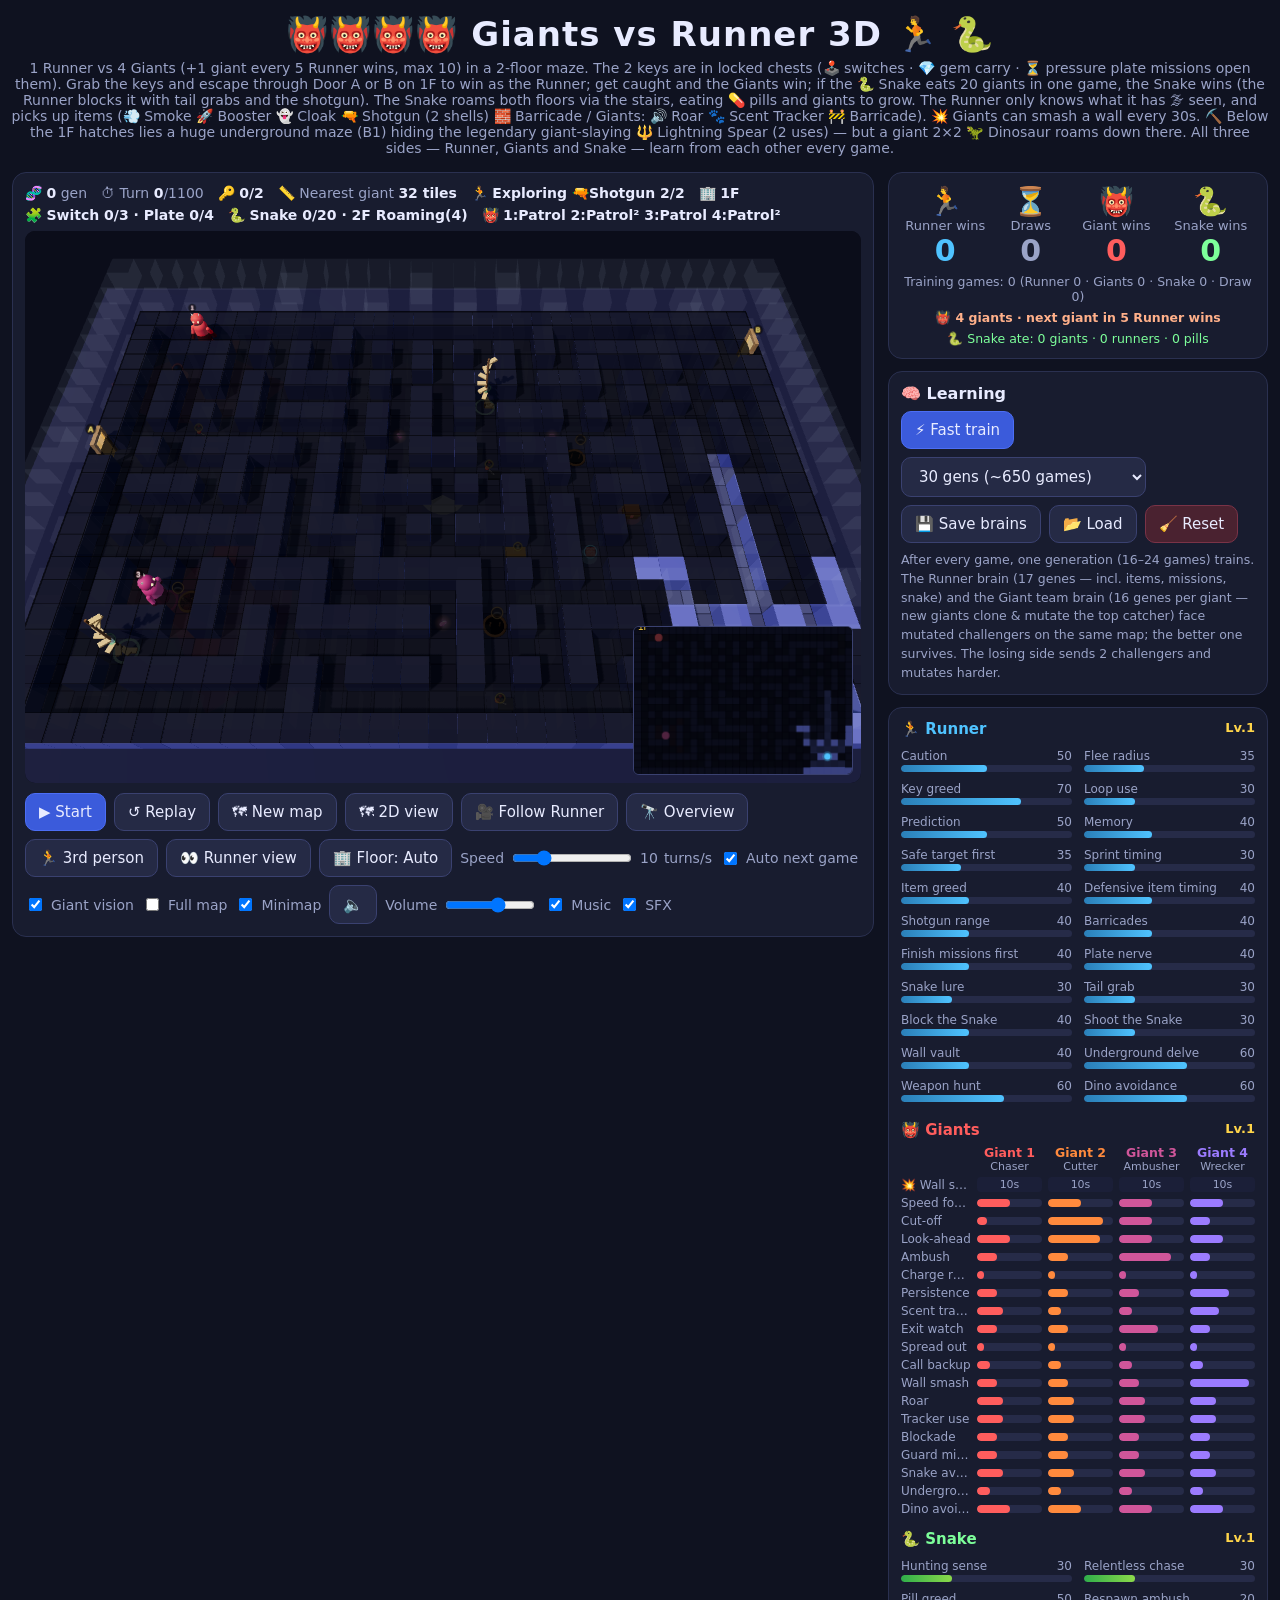
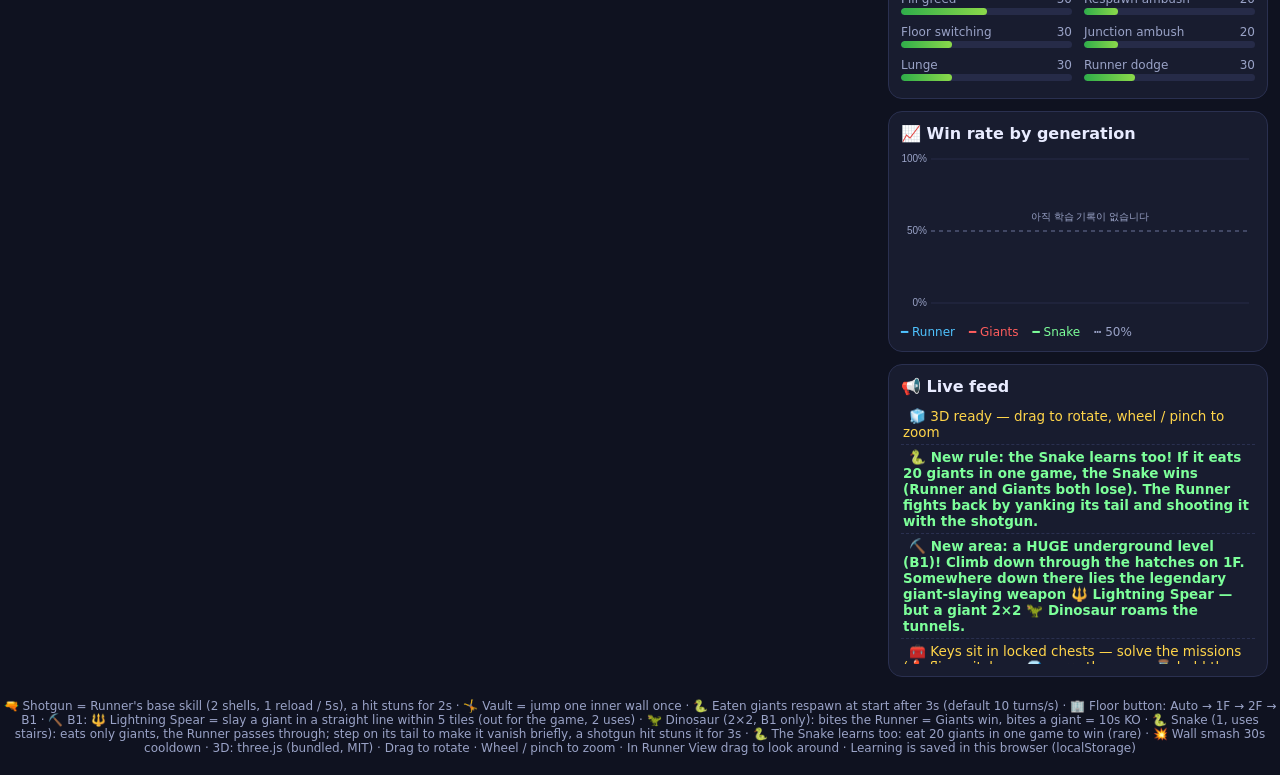
==== commit 258ed10b: "Huge B1 underground maze via hatches: hidden giant-slaying lightning spear (rare, ~5-15%), roaming 2" ====
--- a/index.html
+++ b/index.html
@@ -6,12 +6,12 @@
 <meta name="viewport" content="width=device-width, initial-scale=1, viewport-fit=cover">
 <title>거인과 도망자 3D — AI 대결 · 공진화</title>
 <link rel="icon" href="data:image/svg+xml,<svg xmlns=%22http://www.w3.org/2000/svg%22 viewBox=%220 0 100 100%22><text y=%22.9em%22 font-size=%2290%22>👹</text></svg>">
-<link rel="stylesheet" href="css/style3.css?v=20">
+<link rel="stylesheet" href="css/style3.css?v=21">
 </head>
 <body>
 <header>
   <h1>👹👹👹👹 거인과 도망자 3D 🏃 🐍</h1>
-  <p class="sub">도망자 1명 vs 거인 4명(도망자 5승마다 +1, 최대 10명), 2층 미로 — 열쇠 2개는 잠긴 상자 속(🕹️스위치 · 💎보석 운반 · ⏳발판 미션을 풀어야 열림). 열쇠를 모아 1층 문 A·B로 탈출하면 도망자 승, 잡히면 거인팀 승, 🐍뷱이 한 판에 거인 12마리를 먹으면 뷱 승(도망자는 꼬리 잡기·샷건으로 뷱을 막음). 뷱(1마리)은 계단으로 두 층을 오가며 💊알약과 거인을 먹고 길어집니다. 도망자는 🌫 직접 본 곳만 알고, 맵에 떨어진 아이템(💨연막탄 🚀부스터 👻투명망토 🔫샷건(2발) 🧱바리케이드 / 거인: 🔊포효 🐾냄새 추적기 🚧바리케이드)을 주워 씁니다. 💥 거인은 30초마다 벽을 부술 수 있고, 도망자가 5승 할 때마다 거인이 한 명씩 늘어납니다(최대 10명). 도망자·거인·뷱 세 쪽 모두 판마다 서로에게 배우며 성장합니다.</p>
+  <p class="sub">도망자 1명 vs 거인 4명(도망자 5승마다 +1, 최대 10명), 2층 미로 — 열쇠 2개는 잠긴 상자 속(🕹️스위치 · 💎보석 운반 · ⏳발판 미션을 풀어야 열림). 열쇠를 모아 1층 문 A·B로 탈출하면 도망자 승, 잡히면 거인팀 승, 🐍뷱이 한 판에 거인 20마리를 먹으면 뷱 승(도망자는 꼬리 잡기·샷건으로 뷱을 막음). 뷱(1마리)은 계단으로 두 층을 오가며 💊알약과 거인을 먹고 길어집니다. 도망자는 🌫 직접 본 곳만 알고, 맵에 떨어진 아이템(💨연막탄 🚀부스터 👻투명망토 🔫샷건(2발) 🧱바리케이드 / 거인: 🔊포효 🐾냄새 추적기 🚧바리케이드)을 주워 씁니다. 💥 거인은 30초마다 벽을 부술 수 있고, 도망자가 5승 할 때마다 거인이 한 명씩 늘어납니다(최대 10명). ⛏️ 1층 해치 아래에는 엄청 큰 지하 1층(B1) 미로가 있고, 어딘가에 거인을 처치하는 전설의 무기 🔱번개창(2번)이 숨겨져 있지만, 2×2 크기의 거대한 🦖공룡이 돌아다닙니다. 도망자·거인·뷱 세 쪽 모두 판마다 서로에게 배우며 성장합니다.</p>
 </header>
 <main>
   <section class="stage card">
@@ -45,7 +45,7 @@
       <button id="btnCamReset" style="display:none">🔭 전체 보기</button>
       <button id="btnTps" style="display:none">🏃 3인칭</button>
       <button id="btnFpv" style="display:none">👀 도망자 시점</button>
-      <button id="btnFloor" title="보는 층: 자동(도망자가 있는 층) → 1F → 2F">🏢 층: 자동</button>
+      <button id="btnFloor" title="보는 층: 자동(도망자가 있는 층) → 1F → 2F → B1">🏢 층: 자동</button>
       <label class="slider">속도 <input type="range" id="speed" min="1" max="40" value="10"><span id="speedVal">10</span>턴/초</label>
       <label class="chk"><input type="checkbox" id="autoNext" checked> 자동 다음 판</label>
       <label class="chk"><input type="checkbox" id="showVision" checked> 거인 시야</label>
@@ -80,7 +80,7 @@
         <button id="btnLoad">📂 불러오기</button>
         <button id="btnResetBrain" class="danger">🧹 초기화</button>
       </div>
-      <p class="hint">매 판이 끝나면 한 세대(16~24판)를 훈련합니다. 도망자 두뇌와 거인팀 두뇌(거인마다 따로 가진 유전자 16개 — 새 거인은 가장 많이 잡은 거인을 복제·변이, 도망자 유전자 17개 — 아이템·미션·뷱 다루는 법도 배움)와 뷱 두뇌(유전자 8개 — 사냥 감각·부활 지점 매복·달려들기 등)가 변이된 도전자와 같은 맵에서 겨뤄 더 잘한 쪽이 살아남습니다. 지고 있는 쪽은 도전자를 2명 내보내고 더 크게 변이합니다.</p>
+      <p class="hint">매 판이 끝나면 한 세대(16~24판)를 훈련합니다. 도망자 두뇌와 거인팀 두뇌(거인마다 따로 가진 유전자 18개 — 새 거인은 가장 많이 잡은 거인을 복제·변이, 도망자 유전자 22개 — 아이템·미션·뷱·지하 탐험·무기 찾기·공룡 피하기도 배움)와 뷱 두뇌(유전자 8개 — 사냥 감각·부활 지점 매복·달려들기 등)가 변이된 도전자와 같은 맵에서 겨뤄 더 잘한 쪽이 살아남습니다. 지고 있는 쪽은 도전자를 2명 내보내고 더 크게 변이합니다.</p>
     </section>
 
     <section class="card brains">
@@ -110,11 +110,11 @@
     </section>
   </aside>
 </main>
-<footer>🔫 샷건 = 도망자 기본 스킬(최대 2발, 5초마다 1발 장전), 맞으면 2초 기절 · 🤸 벽넘기 = 안쪽 벽 한 칸을 한 번 뛰어넘음 · 🐍 먹힌 거인은 5초 뒤 출발점에서 부활 (기본 속도 10턴/초) · 🏢 층 버튼: 자동(도망자 층) → 1F → 2F · 🐍 뷱(1마리, 계단으로 층 이동): 거인만 잡아먹음(도망자는 그냥 통과), 꼬리를 밟으면 잠시 사라짐, 샷건에 맞으면 3초 기절 · 🐍 뷱도 학습: 한 판에 거인 12마리를 먹으면 뷱 승리 · 💥 벽 부수기 30초 쿨다운 · 3D: three.js (로컬 포함, MIT) · 드래그 회전 · 휠/두 손가락 확대 · 도망자 시점에서는 드래그로 잠깐 둘러보기 · 학습 결과는 이 브라우저(localStorage)에 저장됩니다</footer>
-<script src="js/engine3.js?v=20"></script>
-<script src="js/i18n3.js?v=20"></script>
-<script src="js/audio3.js?v=20"></script>
-<script src="js/ui3.js?v=20"></script>
-<script type="module" src="js/render3d.js?v=20"></script>
+<footer>🔫 샷건 = 도망자 기본 스킬(최대 2발, 5초마다 1발 장전), 맞으면 2초 기절 · 🤸 벽넘기 = 안쪽 벽 한 칸을 한 번 뛰어넘음 · 🐍 먹힌 거인은 3초 뒤 출발점에서 부활 (기본 속도 10턴/초) · 🏢 층 버튼: 자동(도망자 층) → 1F → 2F → B1 · ⛏️ 지하 1층: 🔱번개창 = 같은 줄 5칸 안의 거인을 처치(이번 판 복귀 불가, 2번) · 🦖 공룡(2×2, 지하만): 도망자를 물면 거인팀 승, 거인을 물면 10초 기절 · 🐍 뷱(1마리, 계단으로 층 이동): 거인만 잡아먹음(도망자는 그냥 통과), 꼬리를 밟으면 잠시 사라짐, 샷건에 맞으면 3초 기절 · 🐍 뷱도 학습: 한 판에 거인 20마리를 먹으면 뷱 승리 · 💥 벽 부수기 30초 쿨다운 · 3D: three.js (로컬 포함, MIT) · 드래그 회전 · 휠/두 손가락 확대 · 도망자 시점에서는 드래그로 잠깐 둘러보기 · 학습 결과는 이 브라우저(localStorage)에 저장됩니다</footer>
+<script src="js/engine3.js?v=21"></script>
+<script src="js/i18n3.js?v=21"></script>
+<script src="js/audio3.js?v=21"></script>
+<script src="js/ui3.js?v=21"></script>
+<script type="module" src="js/render3d.js?v=21"></script>
 </body>
 </html>
--- a/css/style3.css
+++ b/css/style3.css
@@ -209,3 +209,10 @@
 .log li.snakeWarn, .hud-log li.snakeWarn { color:#ff9a6a; font-weight:700; }
 .score { grid-template-columns: 1fr .8fr 1fr 1fr; } .score .scoreline { grid-column: 1 / -1; }
 .hud-score { gap:8px; padding:6px 12px; font-size:19px; } .hud-score .r b, .hud-score .g b, .hud-score .s b { font-size:28px; } .hud-score .d { font-size:15px; }
+/* v21: 층 표시 배지 (지하 B1이면 주황, 번개창을 들면 하늘색 테) */
+.hud-floor { position:absolute; right:18px; top:322px; min-width:230px; box-sizing:border-box; text-align:center; background:rgba(10,12,28,.78); padding:6px 14px; border-radius:12px; border:2px solid rgba(159,224,255,.45); font-size:22px; font-weight:800; letter-spacing:.5px; }
+.hud-floor.b1 { background:rgba(40,20,8,.85); border-color:rgba(255,150,60,.85); color:#ffcf9a; box-shadow:0 0 14px rgba(255,120,30,.35); }
+.hud-floor.armed { border-color:#7fd8ff; box-shadow:0 0 16px rgba(127,216,255,.6); }
+.log li.weapon, .log li.kill, .hud-log li.weapon, .hud-log li.kill { color:#9fe8ff; }
+.log li.dino, .hud-log li.dino { color:#c8ff6a; }
+.log li.b1, .hud-log li.b1 { color:#ffcf9a; }
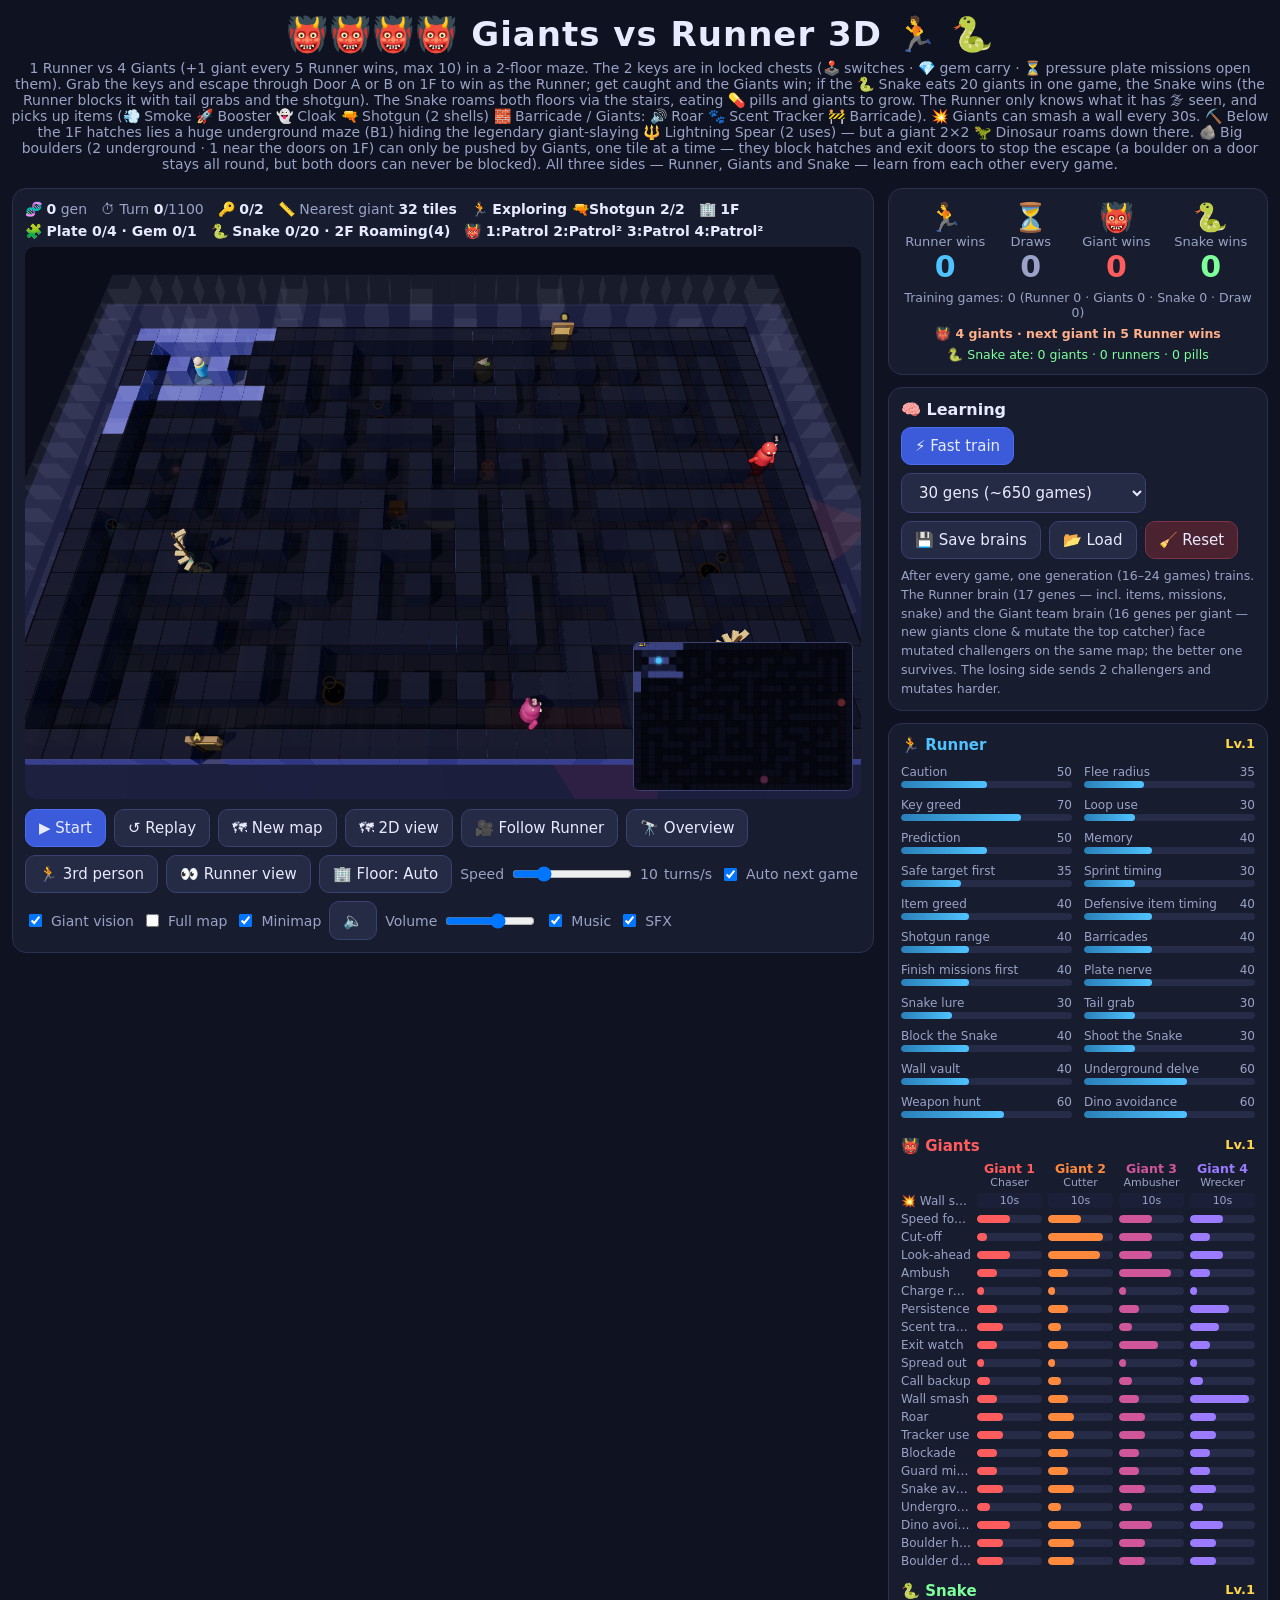
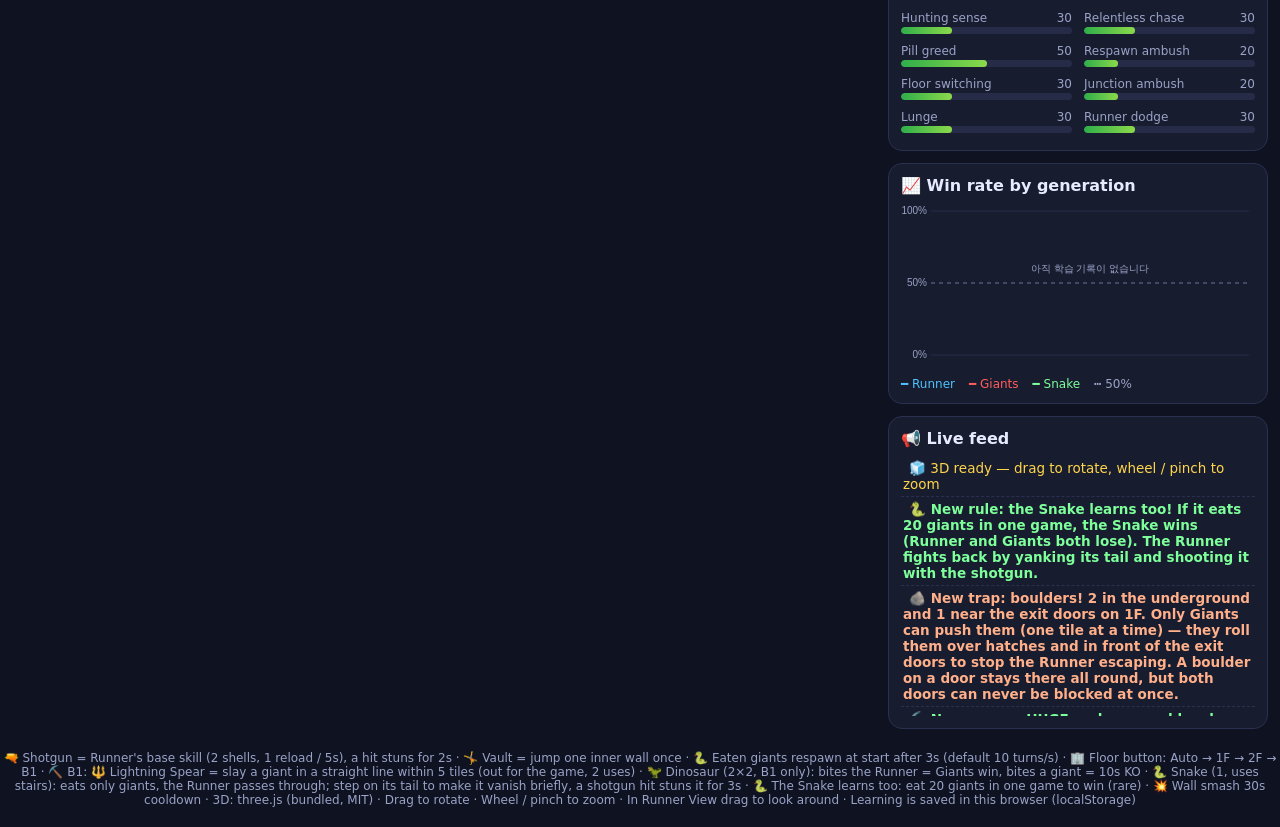
==== commit 78dd6afe: "Boulders that stop the escape: 2 in B1 + 1 near the 1F doors, giant-only sokoban pushes; giants bloc" ====
--- a/index.html
+++ b/index.html
@@ -6,12 +6,12 @@
 <meta name="viewport" content="width=device-width, initial-scale=1, viewport-fit=cover">
 <title>거인과 도망자 3D — AI 대결 · 공진화</title>
 <link rel="icon" href="data:image/svg+xml,<svg xmlns=%22http://www.w3.org/2000/svg%22 viewBox=%220 0 100 100%22><text y=%22.9em%22 font-size=%2290%22>👹</text></svg>">
-<link rel="stylesheet" href="css/style3.css?v=21">
+<link rel="stylesheet" href="css/style3.css?v=22">
 </head>
 <body>
 <header>
   <h1>👹👹👹👹 거인과 도망자 3D 🏃 🐍</h1>
-  <p class="sub">도망자 1명 vs 거인 4명(도망자 5승마다 +1, 최대 10명), 2층 미로 — 열쇠 2개는 잠긴 상자 속(🕹️스위치 · 💎보석 운반 · ⏳발판 미션을 풀어야 열림). 열쇠를 모아 1층 문 A·B로 탈출하면 도망자 승, 잡히면 거인팀 승, 🐍뷱이 한 판에 거인 20마리를 먹으면 뷱 승(도망자는 꼬리 잡기·샷건으로 뷱을 막음). 뷱(1마리)은 계단으로 두 층을 오가며 💊알약과 거인을 먹고 길어집니다. 도망자는 🌫 직접 본 곳만 알고, 맵에 떨어진 아이템(💨연막탄 🚀부스터 👻투명망토 🔫샷건(2발) 🧱바리케이드 / 거인: 🔊포효 🐾냄새 추적기 🚧바리케이드)을 주워 씁니다. 💥 거인은 30초마다 벽을 부술 수 있고, 도망자가 5승 할 때마다 거인이 한 명씩 늘어납니다(최대 10명). ⛏️ 1층 해치 아래에는 엄청 큰 지하 1층(B1) 미로가 있고, 어딘가에 거인을 처치하는 전설의 무기 🔱번개창(2번)이 숨겨져 있지만, 2×2 크기의 거대한 🦖공룡이 돌아다닙니다. 도망자·거인·뷱 세 쪽 모두 판마다 서로에게 배우며 성장합니다.</p>
+  <p class="sub">도망자 1명 vs 거인 4명(도망자 5승마다 +1, 최대 10명), 2층 미로 — 열쇠 2개는 잠긴 상자 속(🕹️스위치 · 💎보석 운반 · ⏳발판 미션을 풀어야 열림). 열쇠를 모아 1층 문 A·B로 탈출하면 도망자 승, 잡히면 거인팀 승, 🐍뷱이 한 판에 거인 20마리를 먹으면 뷱 승(도망자는 꼬리 잡기·샷건으로 뷱을 막음). 뷱(1마리)은 계단으로 두 층을 오가며 💊알약과 거인을 먹고 길어집니다. 도망자는 🌫 직접 본 곳만 알고, 맵에 떨어진 아이템(💨연막탄 🚀부스터 👻투명망토 🔫샷건(2발) 🧱바리케이드 / 거인: 🔊포효 🐾냄새 추적기 🚧바리케이드)을 주워 씁니다. 💥 거인은 30초마다 벽을 부술 수 있고, 도망자가 5승 할 때마다 거인이 한 명씩 늘어납니다(최대 10명). ⛏️ 1층 해치 아래에는 엄청 큰 지하 1층(B1) 미로가 있고, 어딘가에 거인을 처치하는 전설의 무기 🔱번개창(2번)이 숨겨져 있지만, 2×2 크기의 거대한 🦖공룡이 돌아다닙니다. 🪨 큰 바위(지하 2개 · 1층 문 근처 1개)는 거인만 한 칸씩 밀 수 있어, 해치나 출구 문 앞을 막아 탈출을 방해합니다(문 앞 바위는 그 판 내내 그대로, 단 두 문을 다 막을 수는 없음). 도망자·거인·뷱 세 쪽 모두 판마다 서로에게 배우며 성장합니다.</p>
 </header>
 <main>
   <section class="stage card">
@@ -80,7 +80,7 @@
         <button id="btnLoad">📂 불러오기</button>
         <button id="btnResetBrain" class="danger">🧹 초기화</button>
       </div>
-      <p class="hint">매 판이 끝나면 한 세대(16~24판)를 훈련합니다. 도망자 두뇌와 거인팀 두뇌(거인마다 따로 가진 유전자 18개 — 새 거인은 가장 많이 잡은 거인을 복제·변이, 도망자 유전자 22개 — 아이템·미션·뷱·지하 탐험·무기 찾기·공룡 피하기도 배움)와 뷱 두뇌(유전자 8개 — 사냥 감각·부활 지점 매복·달려들기 등)가 변이된 도전자와 같은 맵에서 겨뤄 더 잘한 쪽이 살아남습니다. 지고 있는 쪽은 도전자를 2명 내보내고 더 크게 변이합니다.</p>
+      <p class="hint">매 판이 끝나면 한 세대(16~24판)를 훈련합니다. 도망자 두뇌와 거인팀 두뇌(거인마다 따로 가진 유전자 20개 — 새 거인은 가장 많이 잡은 거인을 복제·변이, 도망자 유전자 22개 — 아이템·미션·뷱·지하 탐험·무기 찾기·공룡 피하기도 배움)와 뷱 두뇌(유전자 8개 — 사냥 감각·부활 지점 매복·달려들기 등)가 변이된 도전자와 같은 맵에서 겨뤄 더 잘한 쪽이 살아남습니다. 지고 있는 쪽은 도전자를 2명 내보내고 더 크게 변이합니다.</p>
     </section>
 
     <section class="card brains">
@@ -111,10 +111,10 @@
   </aside>
 </main>
 <footer>🔫 샷건 = 도망자 기본 스킬(최대 2발, 5초마다 1발 장전), 맞으면 2초 기절 · 🤸 벽넘기 = 안쪽 벽 한 칸을 한 번 뛰어넘음 · 🐍 먹힌 거인은 3초 뒤 출발점에서 부활 (기본 속도 10턴/초) · 🏢 층 버튼: 자동(도망자 층) → 1F → 2F → B1 · ⛏️ 지하 1층: 🔱번개창 = 같은 줄 5칸 안의 거인을 처치(이번 판 복귀 불가, 2번) · 🦖 공룡(2×2, 지하만): 도망자를 물면 거인팀 승, 거인을 물면 10초 기절 · 🐍 뷱(1마리, 계단으로 층 이동): 거인만 잡아먹음(도망자는 그냥 통과), 꼬리를 밟으면 잠시 사라짐, 샷건에 맞으면 3초 기절 · 🐍 뷱도 학습: 한 판에 거인 20마리를 먹으면 뷱 승리 · 💥 벽 부수기 30초 쿨다운 · 3D: three.js (로컬 포함, MIT) · 드래그 회전 · 휠/두 손가락 확대 · 도망자 시점에서는 드래그로 잠깐 둘러보기 · 학습 결과는 이 브라우저(localStorage)에 저장됩니다</footer>
-<script src="js/engine3.js?v=21"></script>
-<script src="js/i18n3.js?v=21"></script>
-<script src="js/audio3.js?v=21"></script>
-<script src="js/ui3.js?v=21"></script>
-<script type="module" src="js/render3d.js?v=21"></script>
+<script src="js/engine3.js?v=22"></script>
+<script src="js/i18n3.js?v=22"></script>
+<script src="js/audio3.js?v=22"></script>
+<script src="js/ui3.js?v=22"></script>
+<script type="module" src="js/render3d.js?v=22"></script>
 </body>
 </html>
--- a/css/style3.css
+++ b/css/style3.css
@@ -216,3 +216,6 @@
 .log li.weapon, .log li.kill, .hud-log li.weapon, .hud-log li.kill { color:#9fe8ff; }
 .log li.dino, .hud-log li.dino { color:#c8ff6a; }
 .log li.b1, .hud-log li.b1 { color:#ffcf9a; }
+/* v22: 바위 로그 */
+.log li.boulder, .hud-log li.boulder, #h-log li.boulder { color:#ffb08a; font-weight:700; }
+.log li.boulderGo, .hud-log li.boulderGo, #h-log li.boulderGo, .log li.boulderOpen, #h-log li.boulderOpen { color:#d8cfc2; }
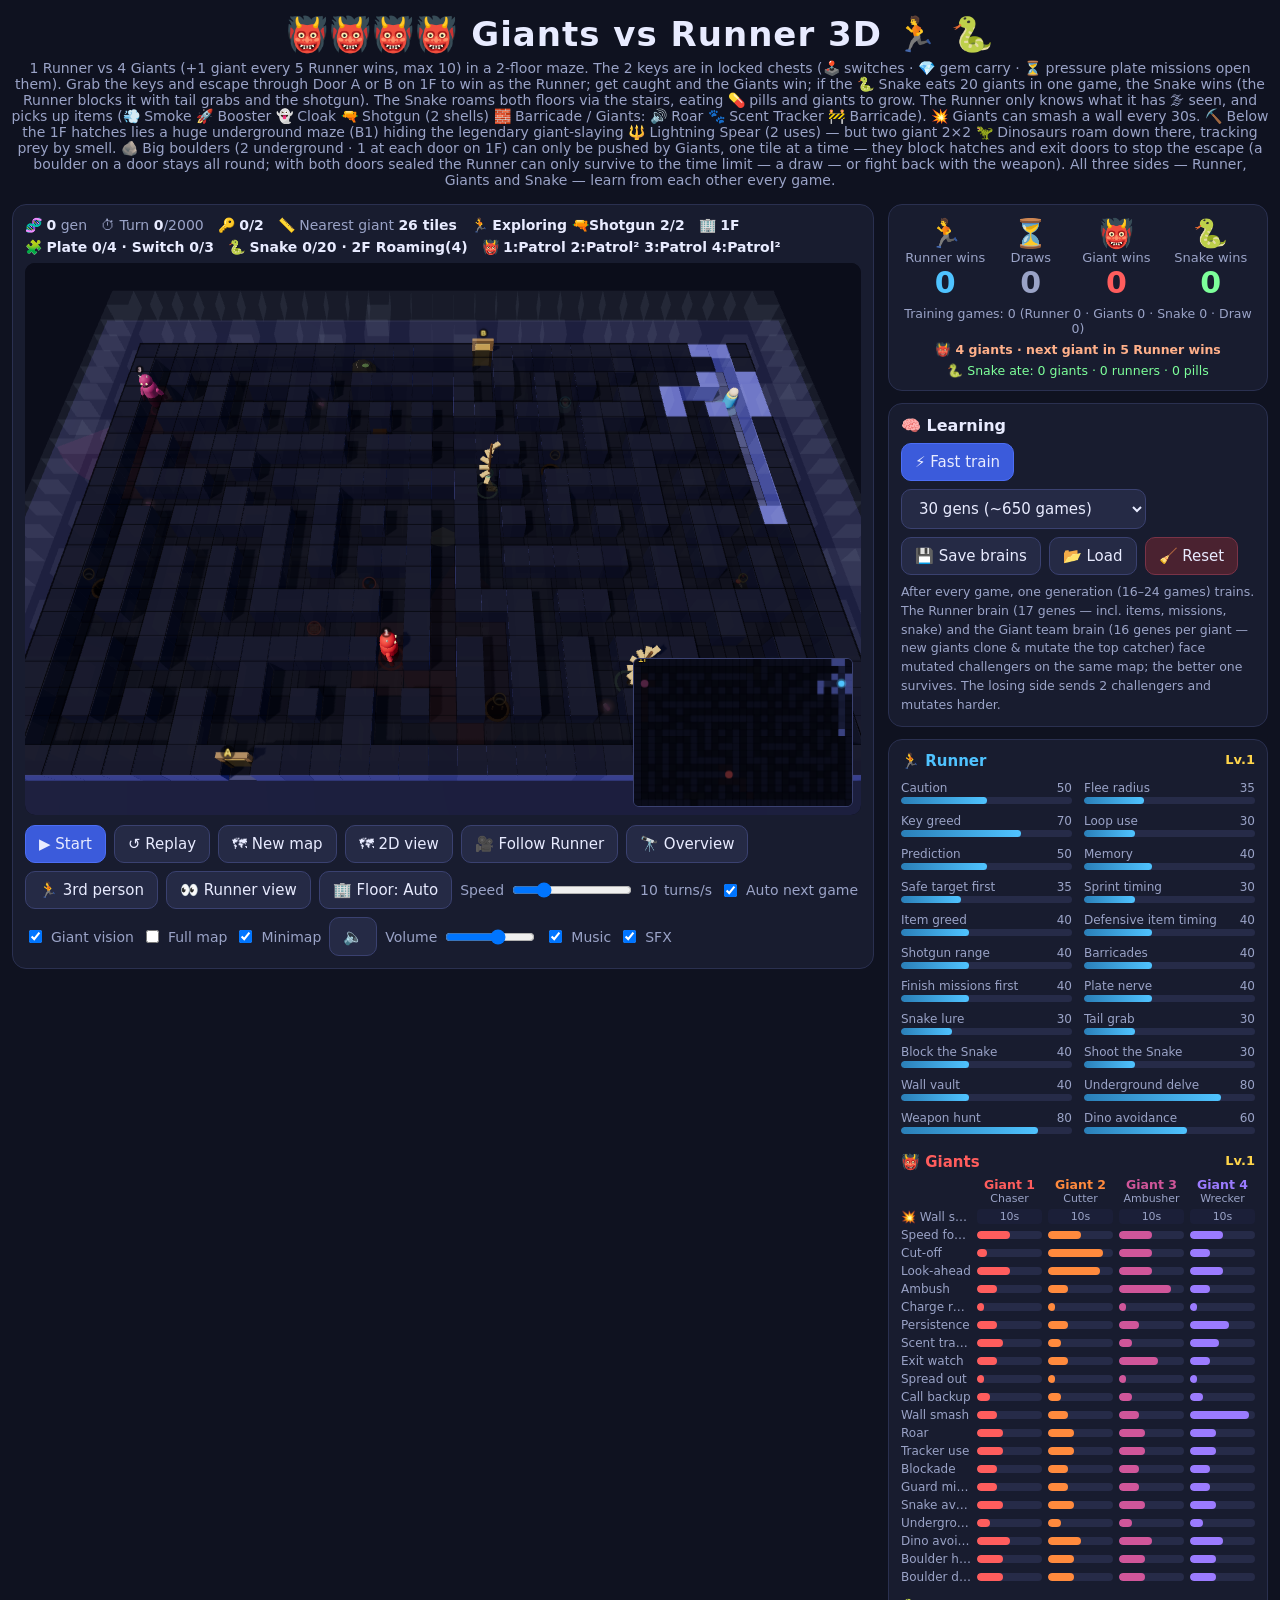
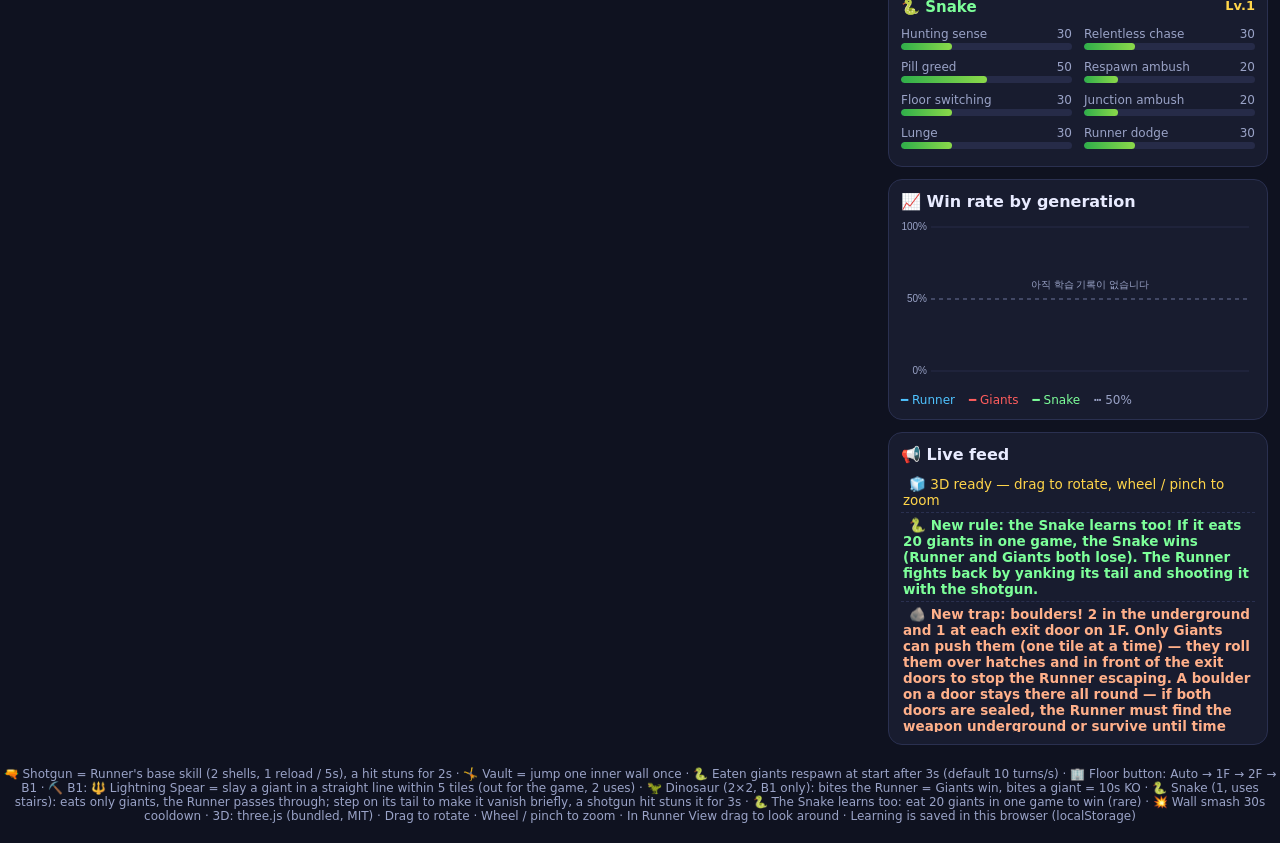
==== commit 3c5de2ad: "Both exits can be sealed: a boulder at each 1F door (permanent for the round); all-sealed rounds swi" ====
--- a/index.html
+++ b/index.html
@@ -6,12 +6,12 @@
 <meta name="viewport" content="width=device-width, initial-scale=1, viewport-fit=cover">
 <title>거인과 도망자 3D — AI 대결 · 공진화</title>
 <link rel="icon" href="data:image/svg+xml,<svg xmlns=%22http://www.w3.org/2000/svg%22 viewBox=%220 0 100 100%22><text y=%22.9em%22 font-size=%2290%22>👹</text></svg>">
-<link rel="stylesheet" href="css/style3.css?v=22">
+<link rel="stylesheet" href="css/style3.css?v=23">
 </head>
 <body>
 <header>
   <h1>👹👹👹👹 거인과 도망자 3D 🏃 🐍</h1>
-  <p class="sub">도망자 1명 vs 거인 4명(도망자 5승마다 +1, 최대 10명), 2층 미로 — 열쇠 2개는 잠긴 상자 속(🕹️스위치 · 💎보석 운반 · ⏳발판 미션을 풀어야 열림). 열쇠를 모아 1층 문 A·B로 탈출하면 도망자 승, 잡히면 거인팀 승, 🐍뷱이 한 판에 거인 20마리를 먹으면 뷱 승(도망자는 꼬리 잡기·샷건으로 뷱을 막음). 뷱(1마리)은 계단으로 두 층을 오가며 💊알약과 거인을 먹고 길어집니다. 도망자는 🌫 직접 본 곳만 알고, 맵에 떨어진 아이템(💨연막탄 🚀부스터 👻투명망토 🔫샷건(2발) 🧱바리케이드 / 거인: 🔊포효 🐾냄새 추적기 🚧바리케이드)을 주워 씁니다. 💥 거인은 30초마다 벽을 부술 수 있고, 도망자가 5승 할 때마다 거인이 한 명씩 늘어납니다(최대 10명). ⛏️ 1층 해치 아래에는 엄청 큰 지하 1층(B1) 미로가 있고, 어딘가에 거인을 처치하는 전설의 무기 🔱번개창(2번)이 숨겨져 있지만, 2×2 크기의 거대한 🦖공룡이 돌아다닙니다. 🪨 큰 바위(지하 2개 · 1층 문 근처 1개)는 거인만 한 칸씩 밀 수 있어, 해치나 출구 문 앞을 막아 탈출을 방해합니다(문 앞 바위는 그 판 내내 그대로, 단 두 문을 다 막을 수는 없음). 도망자·거인·뷱 세 쪽 모두 판마다 서로에게 배우며 성장합니다.</p>
+  <p class="sub">도망자 1명 vs 거인 4명(도망자 5승마다 +1, 최대 10명), 2층 미로 — 열쇠 2개는 잠긴 상자 속(🕹️스위치 · 💎보석 운반 · ⏳발판 미션을 풀어야 열림). 열쇠를 모아 1층 문 A·B로 탈출하면 도망자 승, 잡히면 거인팀 승, 🐍뷱이 한 판에 거인 20마리를 먹으면 뷱 승(도망자는 꼬리 잡기·샷건으로 뷱을 막음). 뷱(1마리)은 계단으로 두 층을 오가며 💊알약과 거인을 먹고 길어집니다. 도망자는 🌫 직접 본 곳만 알고, 맵에 떨어진 아이템(💨연막탄 🚀부스터 👻투명망토 🔫샷건(2발) 🧱바리케이드 / 거인: 🔊포효 🐾냄새 추적기 🚧바리케이드)을 주워 씁니다. 💥 거인은 30초마다 벽을 부술 수 있고, 도망자가 5승 할 때마다 거인이 한 명씩 늘어납니다(최대 10명). ⛏️ 1층 해치 아래에는 엄청 큰 지하 1층(B1) 미로가 있고, 어딘가에 거인을 처치하는 전설의 무기 🔱번개창(2번)이 숨겨져 있지만, 2×2 크기의 거대한 🦖공룡 두 마리가 냄새를 맡으며 돌아다닙니다. 🪨 큰 바위(지하 2개 · 1층 문마다 1개)는 거인만 한 칸씩 밀 수 있어, 해치나 출구 문 앞을 막아 탈출을 방해합니다(문 앞 바위는 그 판 내내 그대로 — 두 문이 다 막히면 도망자는 시간 끝까지 버티거나(무승부) 무기로 맞서야 함). 도망자·거인·뷱 세 쪽 모두 판마다 서로에게 배우며 성장합니다.</p>
 </header>
 <main>
   <section class="stage card">
@@ -111,10 +111,10 @@
   </aside>
 </main>
 <footer>🔫 샷건 = 도망자 기본 스킬(최대 2발, 5초마다 1발 장전), 맞으면 2초 기절 · 🤸 벽넘기 = 안쪽 벽 한 칸을 한 번 뛰어넘음 · 🐍 먹힌 거인은 3초 뒤 출발점에서 부활 (기본 속도 10턴/초) · 🏢 층 버튼: 자동(도망자 층) → 1F → 2F → B1 · ⛏️ 지하 1층: 🔱번개창 = 같은 줄 5칸 안의 거인을 처치(이번 판 복귀 불가, 2번) · 🦖 공룡(2×2, 지하만): 도망자를 물면 거인팀 승, 거인을 물면 10초 기절 · 🐍 뷱(1마리, 계단으로 층 이동): 거인만 잡아먹음(도망자는 그냥 통과), 꼬리를 밟으면 잠시 사라짐, 샷건에 맞으면 3초 기절 · 🐍 뷱도 학습: 한 판에 거인 20마리를 먹으면 뷱 승리 · 💥 벽 부수기 30초 쿨다운 · 3D: three.js (로컬 포함, MIT) · 드래그 회전 · 휠/두 손가락 확대 · 도망자 시점에서는 드래그로 잠깐 둘러보기 · 학습 결과는 이 브라우저(localStorage)에 저장됩니다</footer>
-<script src="js/engine3.js?v=22"></script>
-<script src="js/i18n3.js?v=22"></script>
-<script src="js/audio3.js?v=22"></script>
-<script src="js/ui3.js?v=22"></script>
-<script type="module" src="js/render3d.js?v=22"></script>
+<script src="js/engine3.js?v=23"></script>
+<script src="js/i18n3.js?v=23"></script>
+<script src="js/audio3.js?v=23"></script>
+<script src="js/ui3.js?v=23"></script>
+<script type="module" src="js/render3d.js?v=23"></script>
 </body>
 </html>
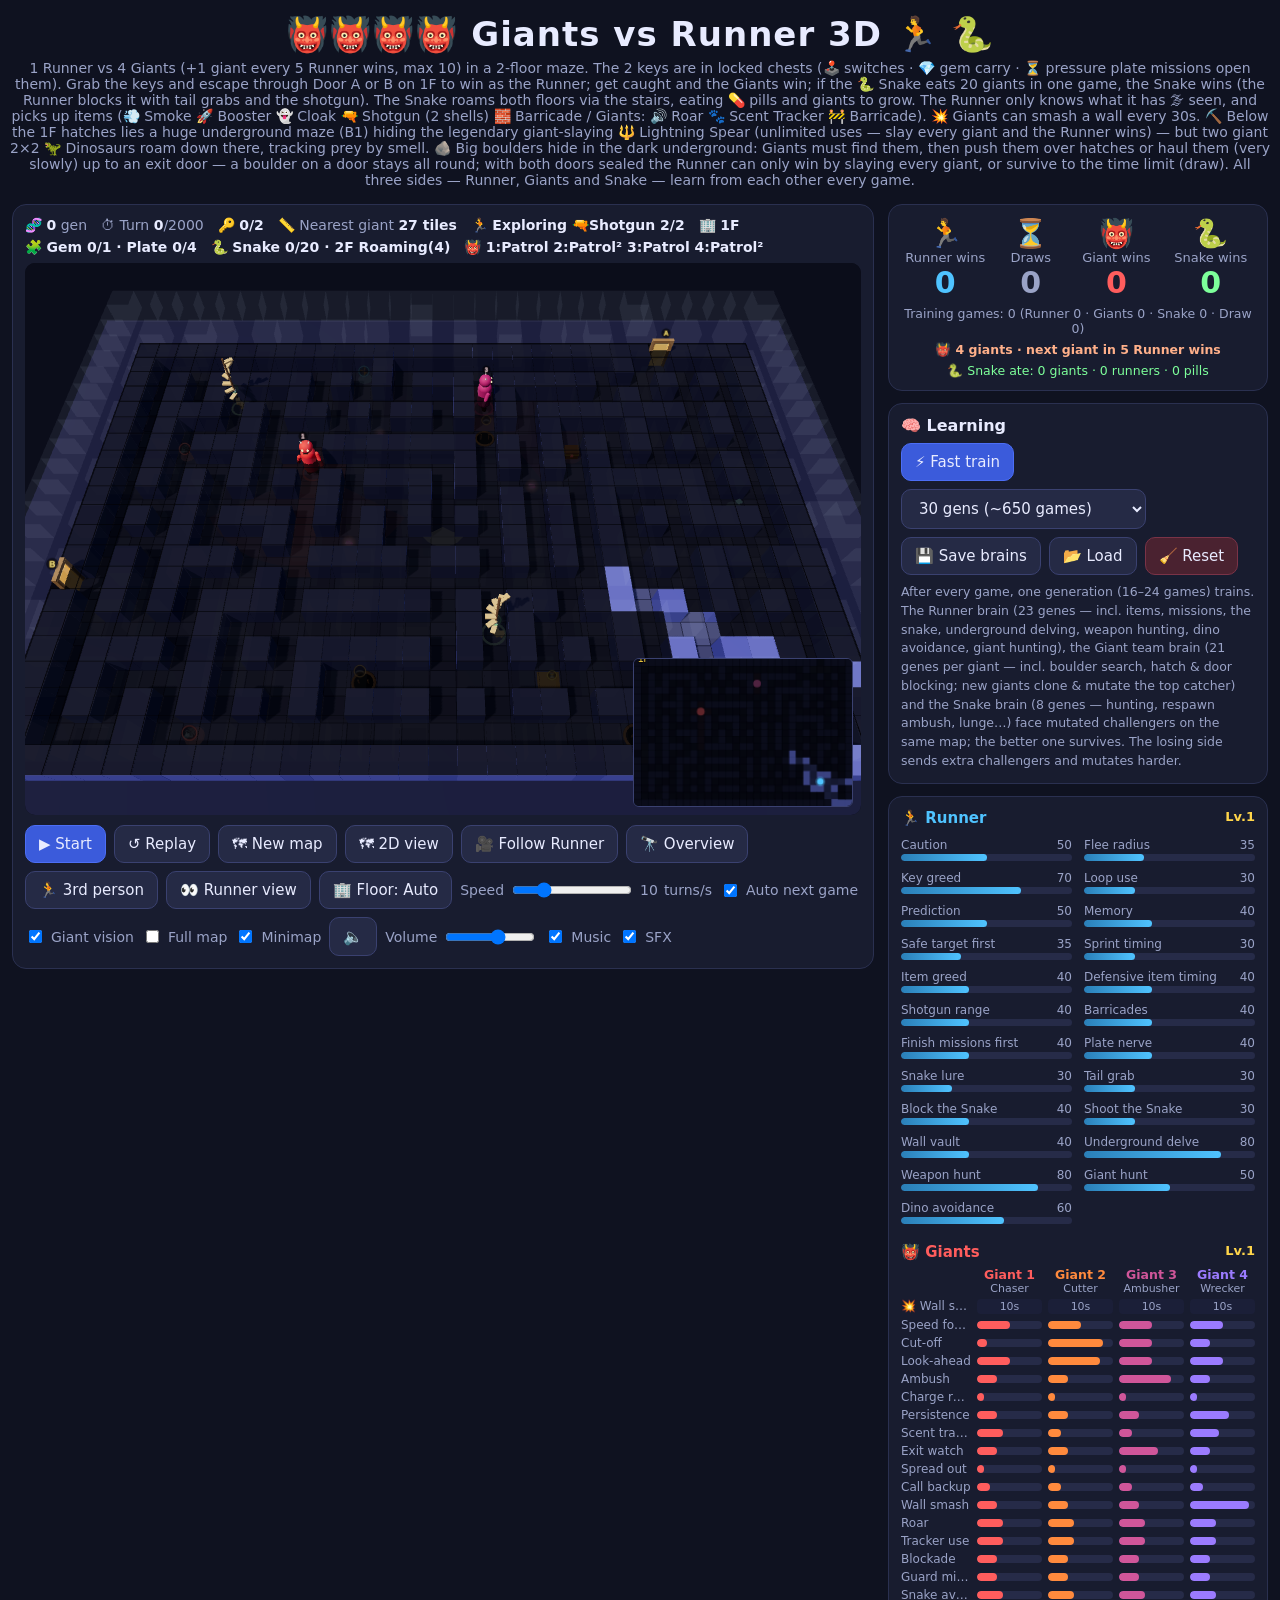
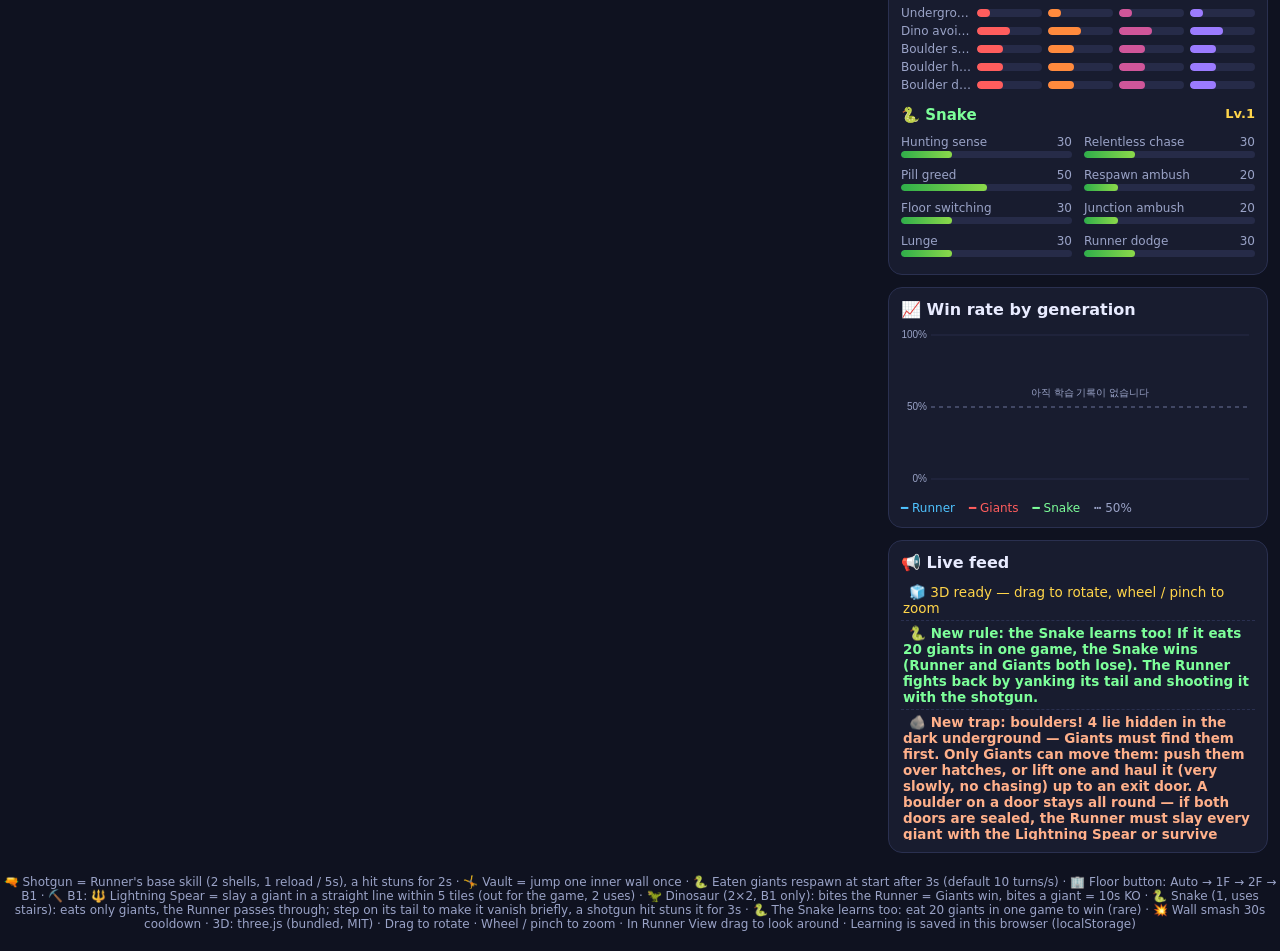
==== commit 412dfdf7: "Lightning spear now unlimited (1.5s cooldown, hits anything in sight within 5) and slaying ALL giant" ====
--- a/index.html
+++ b/index.html
@@ -6,12 +6,12 @@
 <meta name="viewport" content="width=device-width, initial-scale=1, viewport-fit=cover">
 <title>거인과 도망자 3D — AI 대결 · 공진화</title>
 <link rel="icon" href="data:image/svg+xml,<svg xmlns=%22http://www.w3.org/2000/svg%22 viewBox=%220 0 100 100%22><text y=%22.9em%22 font-size=%2290%22>👹</text></svg>">
-<link rel="stylesheet" href="css/style3.css?v=23">
+<link rel="stylesheet" href="css/style3.css?v=24">
 </head>
 <body>
 <header>
   <h1>👹👹👹👹 거인과 도망자 3D 🏃 🐍</h1>
-  <p class="sub">도망자 1명 vs 거인 4명(도망자 5승마다 +1, 최대 10명), 2층 미로 — 열쇠 2개는 잠긴 상자 속(🕹️스위치 · 💎보석 운반 · ⏳발판 미션을 풀어야 열림). 열쇠를 모아 1층 문 A·B로 탈출하면 도망자 승, 잡히면 거인팀 승, 🐍뷱이 한 판에 거인 20마리를 먹으면 뷱 승(도망자는 꼬리 잡기·샷건으로 뷱을 막음). 뷱(1마리)은 계단으로 두 층을 오가며 💊알약과 거인을 먹고 길어집니다. 도망자는 🌫 직접 본 곳만 알고, 맵에 떨어진 아이템(💨연막탄 🚀부스터 👻투명망토 🔫샷건(2발) 🧱바리케이드 / 거인: 🔊포효 🐾냄새 추적기 🚧바리케이드)을 주워 씁니다. 💥 거인은 30초마다 벽을 부술 수 있고, 도망자가 5승 할 때마다 거인이 한 명씩 늘어납니다(최대 10명). ⛏️ 1층 해치 아래에는 엄청 큰 지하 1층(B1) 미로가 있고, 어딘가에 거인을 처치하는 전설의 무기 🔱번개창(2번)이 숨겨져 있지만, 2×2 크기의 거대한 🦖공룡 두 마리가 냄새를 맡으며 돌아다닙니다. 🪨 큰 바위(지하 2개 · 1층 문마다 1개)는 거인만 한 칸씩 밀 수 있어, 해치나 출구 문 앞을 막아 탈출을 방해합니다(문 앞 바위는 그 판 내내 그대로 — 두 문이 다 막히면 도망자는 시간 끝까지 버티거나(무승부) 무기로 맞서야 함). 도망자·거인·뷱 세 쪽 모두 판마다 서로에게 배우며 성장합니다.</p>
+  <p class="sub">도망자 1명 vs 거인 4명(도망자 5승마다 +1, 최대 10명), 2층 미로 — 열쇠 2개는 잠긴 상자 속(🕹️스위치 · 💎보석 운반 · ⏳발판 미션을 풀어야 열림). 열쇠를 모아 1층 문 A·B로 탈출하면 도망자 승, 잡히면 거인팀 승, 🐍뷱이 한 판에 거인 20마리를 먹으면 뷱 승(도망자는 꼬리 잡기·샷건으로 뷱을 막음). 뷱(1마리)은 계단으로 두 층을 오가며 💊알약과 거인을 먹고 길어집니다. 도망자는 🌫 직접 본 곳만 알고, 맵에 떨어진 아이템(💨연막탄 🚀부스터 👻투명망토 🔫샷건(2발) 🧱바리케이드 / 거인: 🔊포효 🐾냄새 추적기 🚧바리케이드)을 주워 씁니다. 💥 거인은 30초마다 벽을 부술 수 있고, 도망자가 5승 할 때마다 거인이 한 명씩 늘어납니다(최대 10명). ⛏️ 1층 해치 아래에는 엄청 큰 지하 1층(B1) 미로가 있고, 어딘가에 거인을 처치하는 전설의 무기 🔱번개창(무한 사용 — 거인을 모두 처치하면 도망자 승리)이 숨겨져 있지만, 2×2 크기의 거대한 🦖공룡 두 마리가 냄새를 맡으며 돌아다닙니다. 🪨 큰 바위는 어두운 지하에 숨어 있어 거인이 먼저 찾아야 하고, 해치 위로 밀거나 아주 느릿느릿 들고 올라와 출구 문 앞을 막습니다(문 앞 바위는 그 판 내내 그대로 — 두 문이 다 막히면 도망자는 거인을 모두 처치하거나 시간 끝까지 버텨야(무승부) 함). 도망자·거인·뷱 세 쪽 모두 판마다 서로에게 배우며 성장합니다.</p>
 </header>
 <main>
   <section class="stage card">
@@ -80,7 +80,7 @@
         <button id="btnLoad">📂 불러오기</button>
         <button id="btnResetBrain" class="danger">🧹 초기화</button>
       </div>
-      <p class="hint">매 판이 끝나면 한 세대(16~24판)를 훈련합니다. 도망자 두뇌와 거인팀 두뇌(거인마다 따로 가진 유전자 20개 — 새 거인은 가장 많이 잡은 거인을 복제·변이, 도망자 유전자 22개 — 아이템·미션·뷱·지하 탐험·무기 찾기·공룡 피하기도 배움)와 뷱 두뇌(유전자 8개 — 사냥 감각·부활 지점 매복·달려들기 등)가 변이된 도전자와 같은 맵에서 겨뤄 더 잘한 쪽이 살아남습니다. 지고 있는 쪽은 도전자를 2명 내보내고 더 크게 변이합니다.</p>
+      <p class="hint">매 판이 끝나면 한 세대(16~24판)를 훈련합니다. 도망자 두뇌와 거인팀 두뇌(거인마다 따로 가진 유전자 21개 — 새 거인은 가장 많이 잡은 거인을 복제·변이, 도망자 유전자 23개 — 아이템·미션·뷱·지하 탐험·무기 찾기·공룡 피하기도 배움)와 뷱 두뇌(유전자 8개 — 사냥 감각·부활 지점 매복·달려들기 등)가 변이된 도전자와 같은 맵에서 겨뤄 더 잘한 쪽이 살아남습니다. 지고 있는 쪽은 도전자를 2명 내보내고 더 크게 변이합니다.</p>
     </section>
 
     <section class="card brains">
@@ -111,10 +111,10 @@
   </aside>
 </main>
 <footer>🔫 샷건 = 도망자 기본 스킬(최대 2발, 5초마다 1발 장전), 맞으면 2초 기절 · 🤸 벽넘기 = 안쪽 벽 한 칸을 한 번 뛰어넘음 · 🐍 먹힌 거인은 3초 뒤 출발점에서 부활 (기본 속도 10턴/초) · 🏢 층 버튼: 자동(도망자 층) → 1F → 2F → B1 · ⛏️ 지하 1층: 🔱번개창 = 같은 줄 5칸 안의 거인을 처치(이번 판 복귀 불가, 2번) · 🦖 공룡(2×2, 지하만): 도망자를 물면 거인팀 승, 거인을 물면 10초 기절 · 🐍 뷱(1마리, 계단으로 층 이동): 거인만 잡아먹음(도망자는 그냥 통과), 꼬리를 밟으면 잠시 사라짐, 샷건에 맞으면 3초 기절 · 🐍 뷱도 학습: 한 판에 거인 20마리를 먹으면 뷱 승리 · 💥 벽 부수기 30초 쿨다운 · 3D: three.js (로컬 포함, MIT) · 드래그 회전 · 휠/두 손가락 확대 · 도망자 시점에서는 드래그로 잠깐 둘러보기 · 학습 결과는 이 브라우저(localStorage)에 저장됩니다</footer>
-<script src="js/engine3.js?v=23"></script>
-<script src="js/i18n3.js?v=23"></script>
-<script src="js/audio3.js?v=23"></script>
-<script src="js/ui3.js?v=23"></script>
-<script type="module" src="js/render3d.js?v=23"></script>
+<script src="js/engine3.js?v=24"></script>
+<script src="js/i18n3.js?v=24"></script>
+<script src="js/audio3.js?v=24"></script>
+<script src="js/ui3.js?v=24"></script>
+<script type="module" src="js/render3d.js?v=24"></script>
 </body>
 </html>
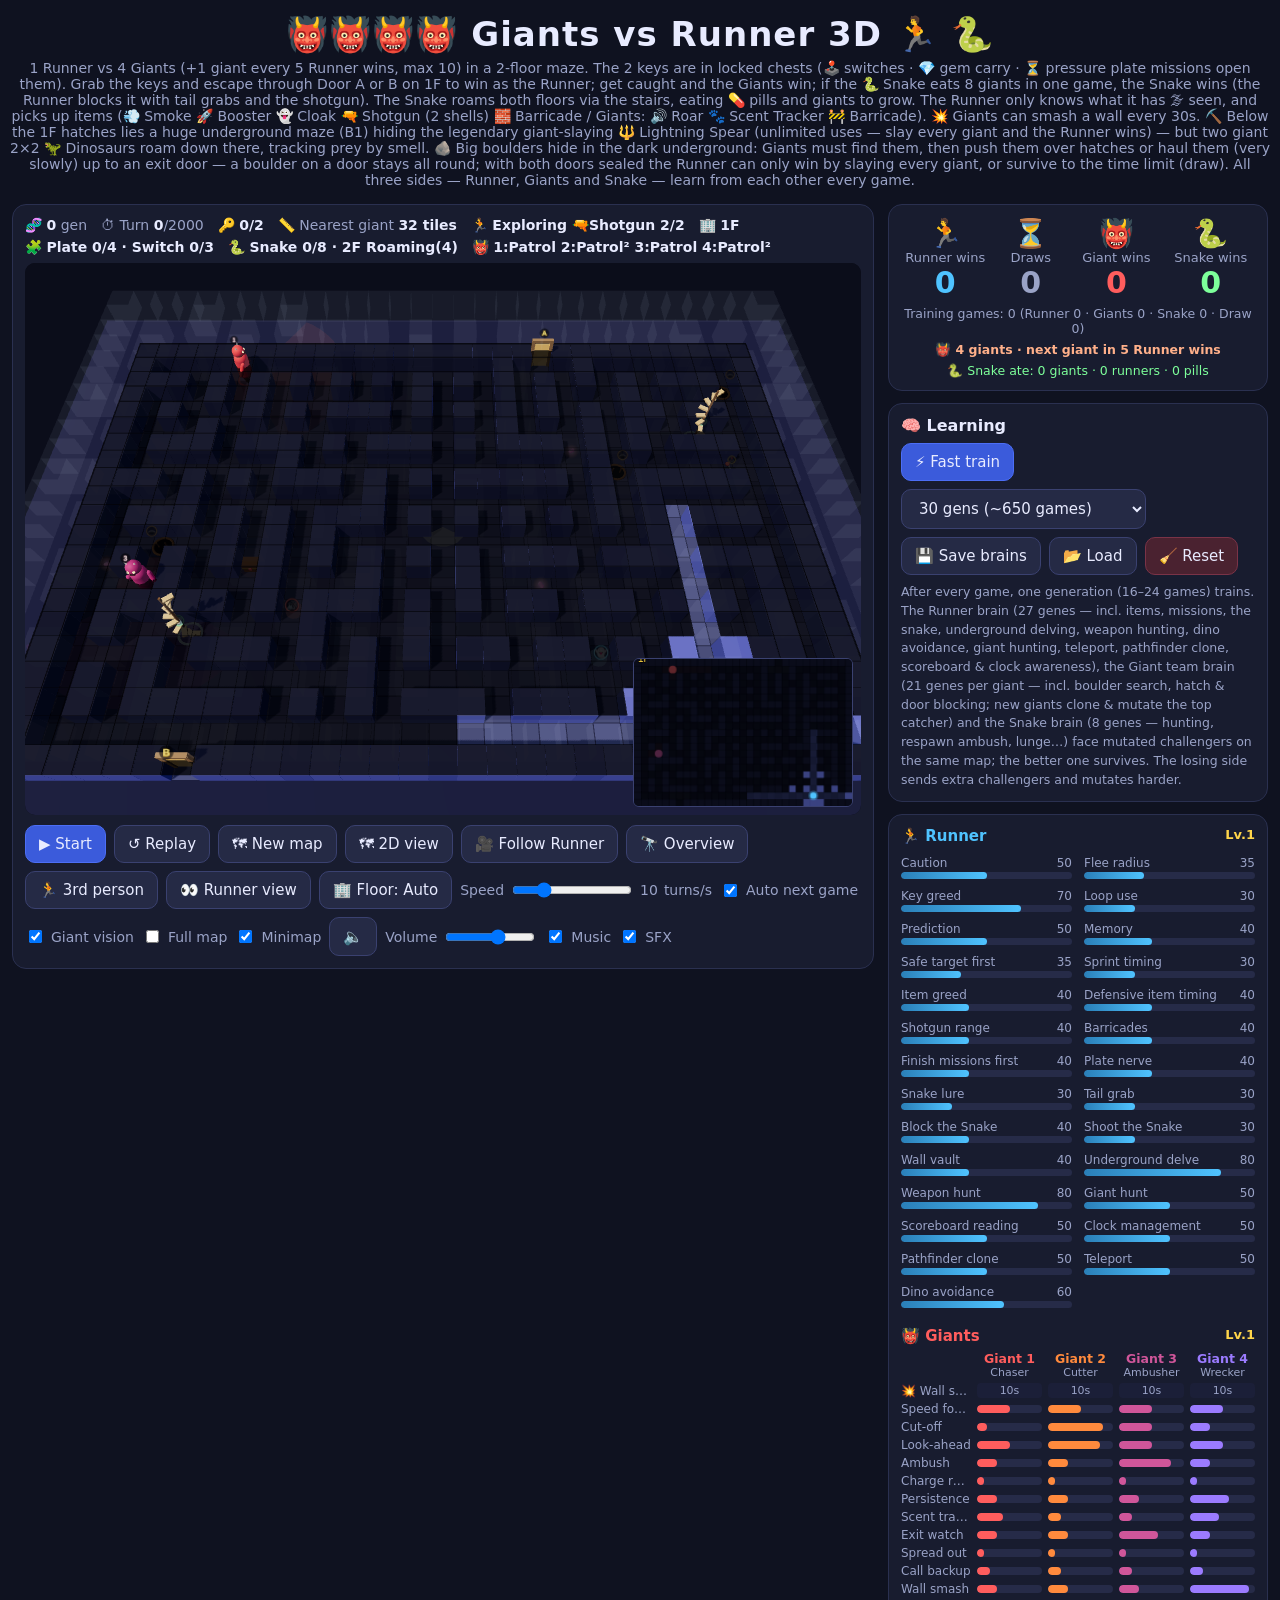
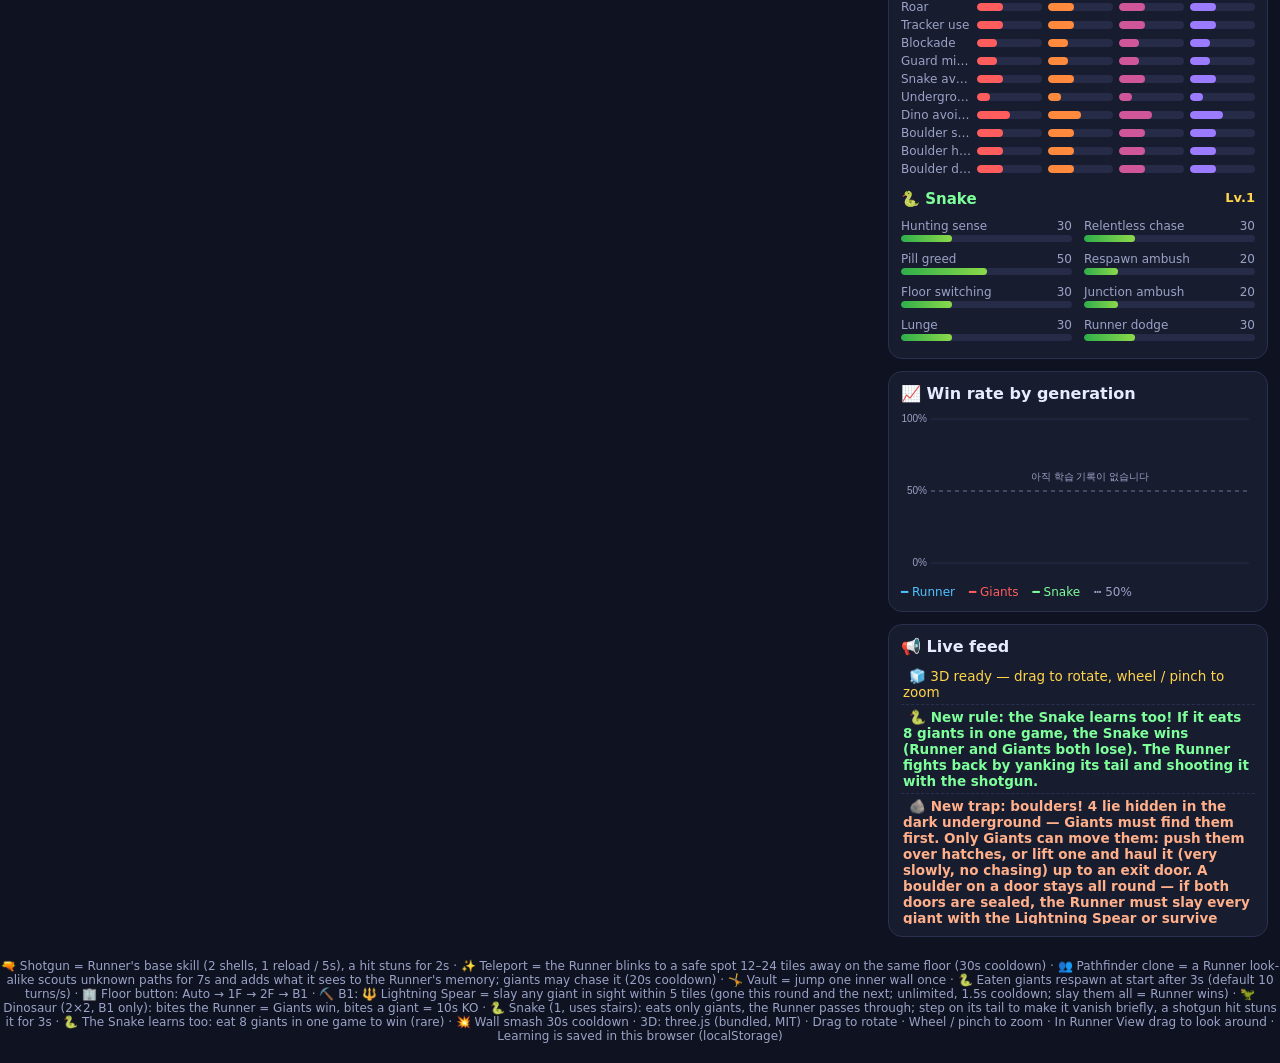
==== commit 11f6f8b1: "v25: live-balance fix (giant streak -1, slain giants removed next round), snake 8, scoreboard-aware " ====
--- a/index.html
+++ b/index.html
@@ -6,12 +6,12 @@
 <meta name="viewport" content="width=device-width, initial-scale=1, viewport-fit=cover">
 <title>거인과 도망자 3D — AI 대결 · 공진화</title>
 <link rel="icon" href="data:image/svg+xml,<svg xmlns=%22http://www.w3.org/2000/svg%22 viewBox=%220 0 100 100%22><text y=%22.9em%22 font-size=%2290%22>👹</text></svg>">
-<link rel="stylesheet" href="css/style3.css?v=24">
+<link rel="stylesheet" href="css/style3.css?v=25">
 </head>
 <body>
 <header>
   <h1>👹👹👹👹 거인과 도망자 3D 🏃 🐍</h1>
-  <p class="sub">도망자 1명 vs 거인 4명(도망자 5승마다 +1, 최대 10명), 2층 미로 — 열쇠 2개는 잠긴 상자 속(🕹️스위치 · 💎보석 운반 · ⏳발판 미션을 풀어야 열림). 열쇠를 모아 1층 문 A·B로 탈출하면 도망자 승, 잡히면 거인팀 승, 🐍뷱이 한 판에 거인 20마리를 먹으면 뷱 승(도망자는 꼬리 잡기·샷건으로 뷱을 막음). 뷱(1마리)은 계단으로 두 층을 오가며 💊알약과 거인을 먹고 길어집니다. 도망자는 🌫 직접 본 곳만 알고, 맵에 떨어진 아이템(💨연막탄 🚀부스터 👻투명망토 🔫샷건(2발) 🧱바리케이드 / 거인: 🔊포효 🐾냄새 추적기 🚧바리케이드)을 주워 씁니다. 💥 거인은 30초마다 벽을 부술 수 있고, 도망자가 5승 할 때마다 거인이 한 명씩 늘어납니다(최대 10명). ⛏️ 1층 해치 아래에는 엄청 큰 지하 1층(B1) 미로가 있고, 어딘가에 거인을 처치하는 전설의 무기 🔱번개창(무한 사용 — 거인을 모두 처치하면 도망자 승리)이 숨겨져 있지만, 2×2 크기의 거대한 🦖공룡 두 마리가 냄새를 맡으며 돌아다닙니다. 🪨 큰 바위는 어두운 지하에 숨어 있어 거인이 먼저 찾아야 하고, 해치 위로 밀거나 아주 느릿느릿 들고 올라와 출구 문 앞을 막습니다(문 앞 바위는 그 판 내내 그대로 — 두 문이 다 막히면 도망자는 거인을 모두 처치하거나 시간 끝까지 버텨야(무승부) 함). 도망자·거인·뷱 세 쪽 모두 판마다 서로에게 배우며 성장합니다.</p>
+  <p class="sub">도망자 1명 vs 거인 4명(도망자 5승마다 +1, 최대 10명), 2층 미로 — 열쇠 2개는 잠긴 상자 속(🕹️스위치 · 💎보석 운반 · ⏳발판 미션을 풀어야 열림). 열쇠를 모아 1층 문 A·B로 탈출하면 도망자 승, 잡히면 거인팀 승, 🐍뷱이 한 판에 거인 8마리를 먹으면 뷱 승(도망자는 꼬리 잡기·샷건으로 뷱을 막음). 뷱(1마리)은 계단으로 두 층을 오가며 💊알약과 거인을 먹고 길어집니다. 도망자는 🌫 직접 본 곳만 알고, 맵에 떨어진 아이템(💨연막탄 🚀부스터 👻투명망토 🔫샷건(2발) 🧱바리케이드 / 거인: 🔊포효 🐾냄새 추적기 🚧바리케이드)을 주워 씁니다. 💥 거인은 30초마다 벽을 부술 수 있고, 도망자가 5승 할 때마다 거인이 한 명씩 늘어납니다(최대 10명). ⛏️ 1층 해치 아래에는 엄청 큰 지하 1층(B1) 미로가 있고, 어딘가에 거인을 처치하는 전설의 무기 🔱번개창(무한 사용 — 거인을 모두 처치하면 도망자 승리)이 숨겨져 있지만, 2×2 크기의 거대한 🦖공룡 두 마리가 냄새를 맡으며 돌아다닙니다. 🪨 큰 바위는 어두운 지하에 숨어 있어 거인이 먼저 찾아야 하고, 해치 위로 밀거나 아주 느릿느릿 들고 올라와 출구 문 앞을 막습니다(문 앞 바위는 그 판 내내 그대로 — 두 문이 다 막히면 도망자는 거인을 모두 처치하거나 시간 끝까지 버텨야(무승부) 함). 도망자·거인·뷱 세 쪽 모두 판마다 서로에게 배우며 성장합니다.</p>
 </header>
 <main>
   <section class="stage card">
@@ -80,7 +80,7 @@
         <button id="btnLoad">📂 불러오기</button>
         <button id="btnResetBrain" class="danger">🧹 초기화</button>
       </div>
-      <p class="hint">매 판이 끝나면 한 세대(16~24판)를 훈련합니다. 도망자 두뇌와 거인팀 두뇌(거인마다 따로 가진 유전자 21개 — 새 거인은 가장 많이 잡은 거인을 복제·변이, 도망자 유전자 23개 — 아이템·미션·뷱·지하 탐험·무기 찾기·공룡 피하기도 배움)와 뷱 두뇌(유전자 8개 — 사냥 감각·부활 지점 매복·달려들기 등)가 변이된 도전자와 같은 맵에서 겨뤄 더 잘한 쪽이 살아남습니다. 지고 있는 쪽은 도전자를 2명 내보내고 더 크게 변이합니다.</p>
+      <p class="hint">매 판이 끝나면 한 세대(16~24판)를 훈련합니다. 도망자 두뇌와 거인팀 두뇌(거인마다 따로 가진 유전자 21개 — 새 거인은 가장 많이 잡은 거인을 복제·변이, 도망자 유전자 27개 — 아이템·미션·뷱·지하 탐험·무기 찾기·공룡 피하기도 배움)와 뷱 두뇌(유전자 8개 — 사냥 감각·부활 지점 매복·달려들기 등)가 변이된 도전자와 같은 맵에서 겨뤄 더 잘한 쪽이 살아남습니다. 지고 있는 쪽은 도전자를 2명 내보내고 더 크게 변이합니다.</p>
     </section>
 
     <section class="card brains">
@@ -110,11 +110,11 @@
     </section>
   </aside>
 </main>
-<footer>🔫 샷건 = 도망자 기본 스킬(최대 2발, 5초마다 1발 장전), 맞으면 2초 기절 · 🤸 벽넘기 = 안쪽 벽 한 칸을 한 번 뛰어넘음 · 🐍 먹힌 거인은 3초 뒤 출발점에서 부활 (기본 속도 10턴/초) · 🏢 층 버튼: 자동(도망자 층) → 1F → 2F → B1 · ⛏️ 지하 1층: 🔱번개창 = 같은 줄 5칸 안의 거인을 처치(이번 판 복귀 불가, 2번) · 🦖 공룡(2×2, 지하만): 도망자를 물면 거인팀 승, 거인을 물면 10초 기절 · 🐍 뷱(1마리, 계단으로 층 이동): 거인만 잡아먹음(도망자는 그냥 통과), 꼬리를 밟으면 잠시 사라짐, 샷건에 맞으면 3초 기절 · 🐍 뷱도 학습: 한 판에 거인 20마리를 먹으면 뷱 승리 · 💥 벽 부수기 30초 쿨다운 · 3D: three.js (로컬 포함, MIT) · 드래그 회전 · 휠/두 손가락 확대 · 도망자 시점에서는 드래그로 잠깐 둘러보기 · 학습 결과는 이 브라우저(localStorage)에 저장됩니다</footer>
-<script src="js/engine3.js?v=24"></script>
-<script src="js/i18n3.js?v=24"></script>
-<script src="js/audio3.js?v=24"></script>
-<script src="js/ui3.js?v=24"></script>
-<script type="module" src="js/render3d.js?v=24"></script>
+<footer>🔫 샷건 = 도망자 기본 스킬(최대 2발, 5초마다 1발 장전), 맞으면 2초 기절 · ✨ 순간이동 = 같은 층 12~24칸 떨어진 안전한 곳으로 순간이동(쿨타임 30초) · 👥 길잡이 분신 = 도망자와 똑같은 분신이 7초 동안 모르는 길을 먼저 살피고 본 것을 기억에 넣음, 거인이 속아 쫓기도 함(쿨타임 20초) · 🤸 벽넘기 = 안쪽 벽 한 칸을 한 번 뛰어넘음 · 🐍 먹힌 거인은 3초 뒤 출발점에서 부활 (기본 속도 10턴/초) · 🏢 층 버튼: 자동(도망자 층) → 1F → 2F → B1 · ⛏️ 지하 1층: 🔱번개창 = 보이는 5칸 안의 거인을 처치(이번 판·다음 판 모두 없음, 무한 사용·1.5초 쿨타임, 모두 처치하면 도망자 승리) · 🦖 공룡(2×2, 지하만): 도망자를 물면 거인팀 승, 거인을 물면 10초 기절 · 🐍 뷱(1마리, 계단으로 층 이동): 거인만 잡아먹음(도망자는 그냥 통과), 꼬리를 밟으면 잠시 사라짐, 샷건에 맞으면 3초 기절 · 🐍 뷱도 학습: 한 판에 거인 8마리를 먹으면 뷱 승리 · 💥 벽 부수기 30초 쿨다운 · 3D: three.js (로컬 포함, MIT) · 드래그 회전 · 휠/두 손가락 확대 · 도망자 시점에서는 드래그로 잠깐 둘러보기 · 학습 결과는 이 브라우저(localStorage)에 저장됩니다</footer>
+<script src="js/engine3.js?v=25"></script>
+<script src="js/i18n3.js?v=25"></script>
+<script src="js/audio3.js?v=25"></script>
+<script src="js/ui3.js?v=25"></script>
+<script type="module" src="js/render3d.js?v=25"></script>
 </body>
 </html>
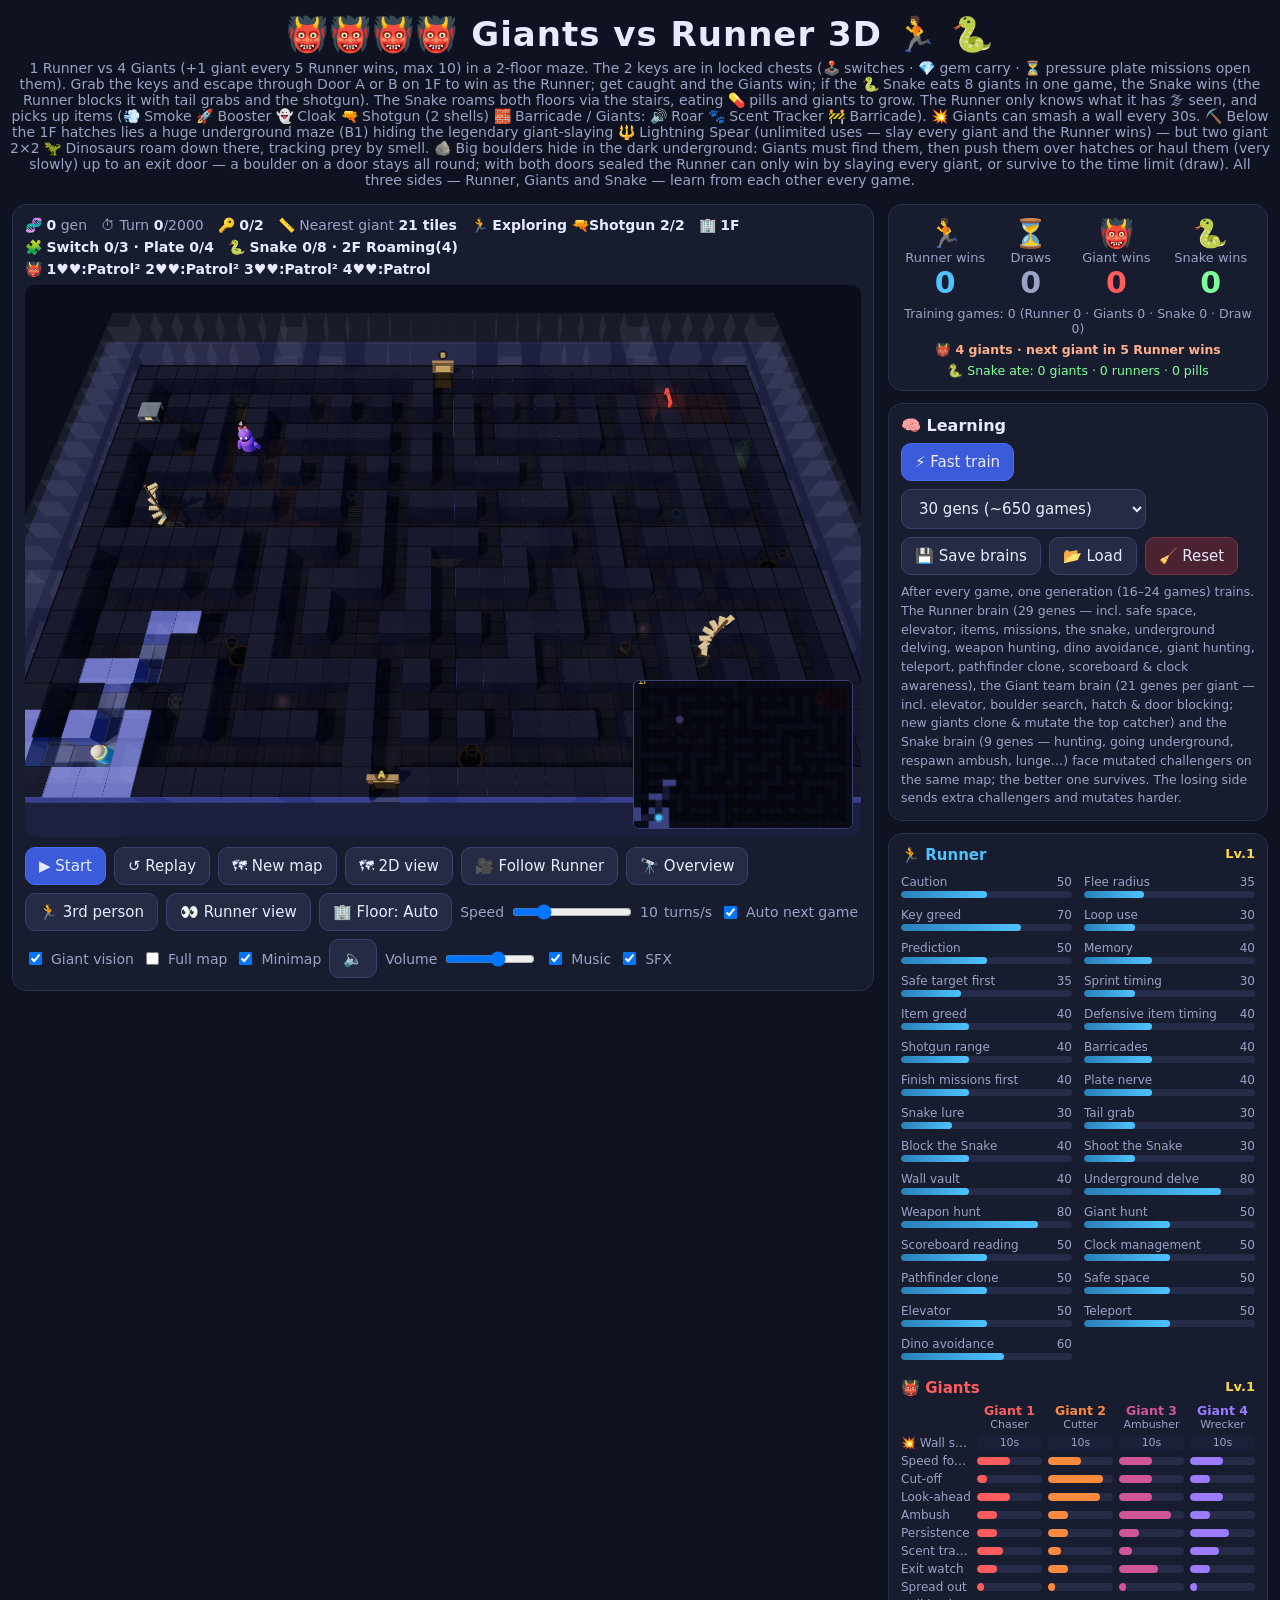
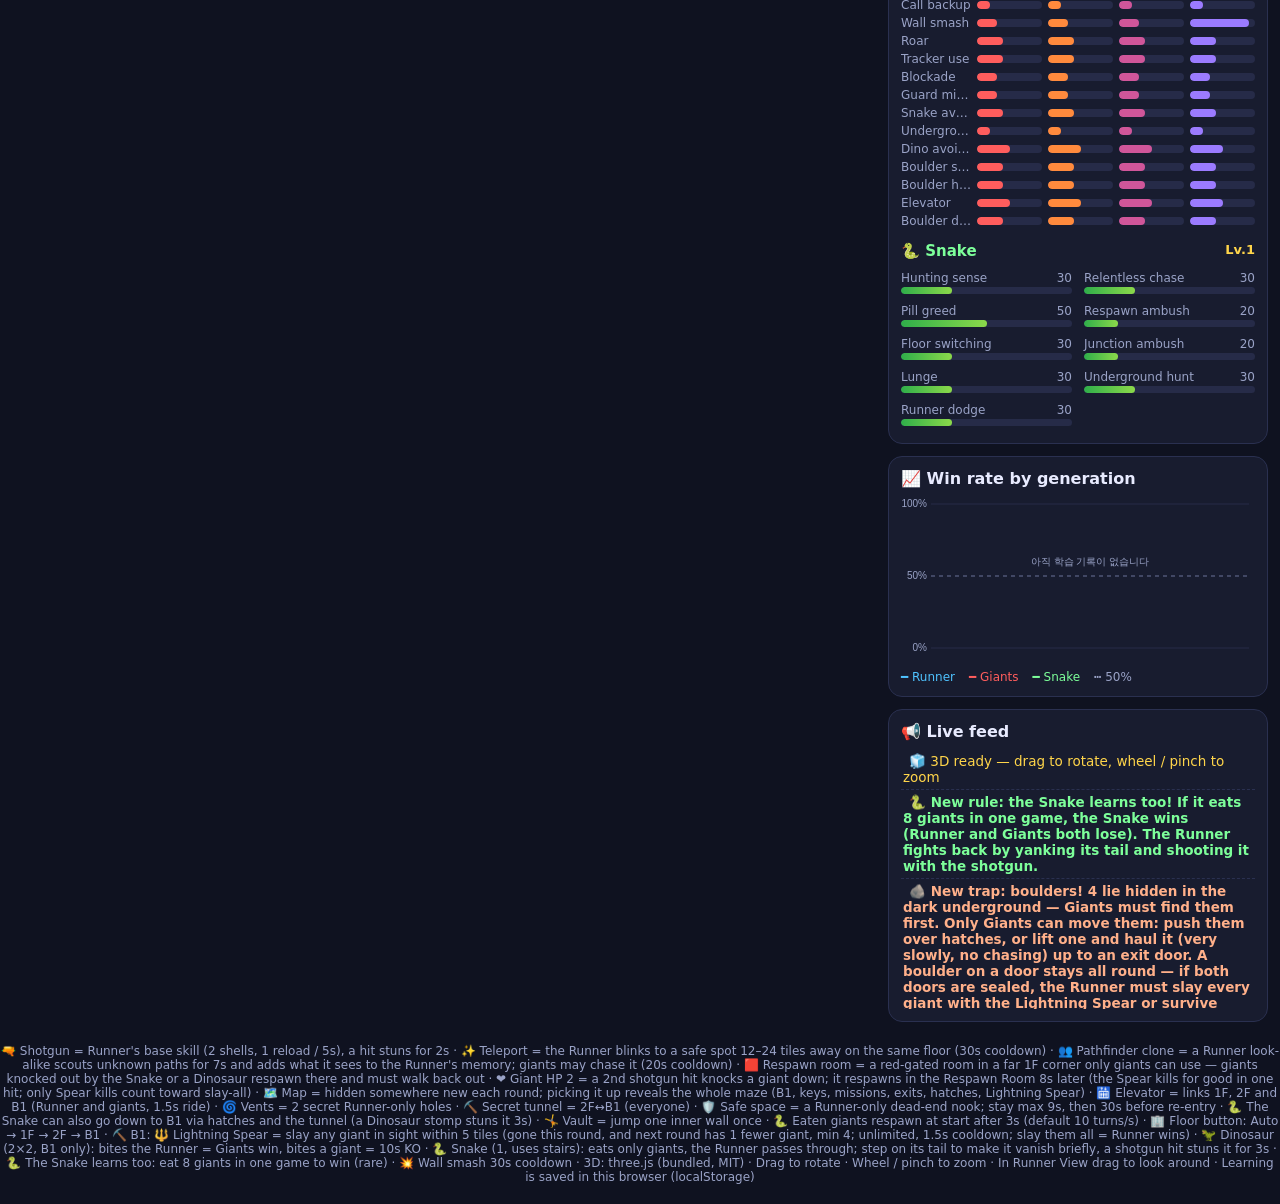
==== commit 641586d6: "v26: respawn room, shotgun HP 2, hidden map, elevators/vents/safe space Giants knocked by 2nd shotgu" ====
--- a/index.html
+++ b/index.html
@@ -6,7 +6,7 @@
 <meta name="viewport" content="width=device-width, initial-scale=1, viewport-fit=cover">
 <title>거인과 도망자 3D — AI 대결 · 공진화</title>
 <link rel="icon" href="data:image/svg+xml,<svg xmlns=%22http://www.w3.org/2000/svg%22 viewBox=%220 0 100 100%22><text y=%22.9em%22 font-size=%2290%22>👹</text></svg>">
-<link rel="stylesheet" href="css/style3.css?v=25">
+<link rel="stylesheet" href="css/style3.css?v=26">
 </head>
 <body>
 <header>
@@ -80,7 +80,7 @@
         <button id="btnLoad">📂 불러오기</button>
         <button id="btnResetBrain" class="danger">🧹 초기화</button>
       </div>
-      <p class="hint">매 판이 끝나면 한 세대(16~24판)를 훈련합니다. 도망자 두뇌와 거인팀 두뇌(거인마다 따로 가진 유전자 21개 — 새 거인은 가장 많이 잡은 거인을 복제·변이, 도망자 유전자 27개 — 아이템·미션·뷱·지하 탐험·무기 찾기·공룡 피하기도 배움)와 뷱 두뇌(유전자 8개 — 사냥 감각·부활 지점 매복·달려들기 등)가 변이된 도전자와 같은 맵에서 겨뤄 더 잘한 쪽이 살아남습니다. 지고 있는 쪽은 도전자를 2명 내보내고 더 크게 변이합니다.</p>
+      <p class="hint">매 판이 끝나면 한 세대(16~24판)를 훈련합니다. 도망자 두뇌와 거인팀 두뇌(거인마다 따로 가진 유전자 21개 — 새 거인은 가장 많이 잡은 거인을 복제·변이, 도망자 유전자 29개 — 아이템·미션·뷱·지하 탐험·무기 찾기·공룡 피하기도 배움)와 뷱 두뇌(유전자 9개 — 지하 사냥·사냥 감각·부활 지점 매복·달려들기 등)가 변이된 도전자와 같은 맵에서 겨뤄 더 잘한 쪽이 살아남습니다. 지고 있는 쪽은 도전자를 2명 내보내고 더 크게 변이합니다.</p>
     </section>
 
     <section class="card brains">
@@ -110,11 +110,11 @@
     </section>
   </aside>
 </main>
-<footer>🔫 샷건 = 도망자 기본 스킬(최대 2발, 5초마다 1발 장전), 맞으면 2초 기절 · ✨ 순간이동 = 같은 층 12~24칸 떨어진 안전한 곳으로 순간이동(쿨타임 30초) · 👥 길잡이 분신 = 도망자와 똑같은 분신이 7초 동안 모르는 길을 먼저 살피고 본 것을 기억에 넣음, 거인이 속아 쫓기도 함(쿨타임 20초) · 🤸 벽넘기 = 안쪽 벽 한 칸을 한 번 뛰어넘음 · 🐍 먹힌 거인은 3초 뒤 출발점에서 부활 (기본 속도 10턴/초) · 🏢 층 버튼: 자동(도망자 층) → 1F → 2F → B1 · ⛏️ 지하 1층: 🔱번개창 = 보이는 5칸 안의 거인을 처치(이번 판·다음 판 모두 없음, 무한 사용·1.5초 쿨타임, 모두 처치하면 도망자 승리) · 🦖 공룡(2×2, 지하만): 도망자를 물면 거인팀 승, 거인을 물면 10초 기절 · 🐍 뷱(1마리, 계단으로 층 이동): 거인만 잡아먹음(도망자는 그냥 통과), 꼬리를 밟으면 잠시 사라짐, 샷건에 맞으면 3초 기절 · 🐍 뷱도 학습: 한 판에 거인 8마리를 먹으면 뷱 승리 · 💥 벽 부수기 30초 쿨다운 · 3D: three.js (로컬 포함, MIT) · 드래그 회전 · 휠/두 손가락 확대 · 도망자 시점에서는 드래그로 잠깐 둘러보기 · 학습 결과는 이 브라우저(localStorage)에 저장됩니다</footer>
-<script src="js/engine3.js?v=25"></script>
-<script src="js/i18n3.js?v=25"></script>
-<script src="js/audio3.js?v=25"></script>
-<script src="js/ui3.js?v=25"></script>
-<script type="module" src="js/render3d.js?v=25"></script>
+<footer>🔫 샷건 = 도망자 기본 스킬(최대 2발, 5초마다 1발 장전), 맞으면 2초 기절 · ✨ 순간이동 = 같은 층 12~24칸 떨어진 안전한 곳으로 순간이동(쿨타임 30초) · 👥 길잡이 분신 = 도망자와 똑같은 분신이 7초 동안 모르는 길을 먼저 살피고 본 것을 기억에 넣음, 거인이 속아 쫓기도 함(쿨타임 20초) · 🟥 리스폰 방 = 1층 먼 구석의 빨간 문 방, 거인만 드나듦 — 뷱·공룡에게 당한 거인은 여기서 부활해 걸어 나와야 함 · ❤️ 거인 체력 2 = 샷건 2대째에 쓰러졌다가 8초 뒤 리스폰 방에서 부활 (번개창은 한 방에 영구 처치, 거인 전멸 승리는 번개창 처치만 셈) · 🗺️ 지도 = 판마다 숨겨진 곳에 있음, 주우면 미로 전체(지하·열쇠·미션·출구·해치·번개창)가 보임 · 🛗 엘리베이터 = 1층·2층·지하를 잇는 승강기(도망자·거인, 탑승 1.5초) · 🌀 환기구 = 도망자만 지나가는 비밀 구멍 2곳 · ⛏️ 비밀 통로 = 2층↔지하 (모두) · 🛡️ 안전 공간 = 도망자만 들어가는 막다른 칸, 최대 9초 머문 뒤 나와야 하고 30초 뒤 재사용 · 🐍 뷱도 해치·비밀 통로로 지하에 내려감(공룡에게 밟히면 3초 기절) · 🤸 벽넘기 = 안쪽 벽 한 칸을 한 번 뛰어넘음 · 🐍 먹힌 거인은 3초 뒤 출발점에서 부활 (기본 속도 10턴/초) · 🏢 층 버튼: 자동(도망자 층) → 1F → 2F → B1 · ⛏️ 지하 1층: 🔱번개창 = 보이는 5칸 안의 거인을 처치(이번 판 복귀 불가, 처치한 판이면 다음 판 거인 1명 줄어듦(최소 4), 무한 사용·1.5초 쿨타임, 모두 처치하면 도망자 승리) · 🦖 공룡(2×2, 지하만): 도망자를 물면 거인팀 승, 거인을 물면 10초 기절 · 🐍 뷱(1마리, 계단으로 층 이동): 거인만 잡아먹음(도망자는 그냥 통과), 꼬리를 밟으면 잠시 사라짐, 샷건에 맞으면 3초 기절 · 🐍 뷱도 학습: 한 판에 거인 8마리를 먹으면 뷱 승리 · 💥 벽 부수기 30초 쿨다운 · 3D: three.js (로컬 포함, MIT) · 드래그 회전 · 휠/두 손가락 확대 · 도망자 시점에서는 드래그로 잠깐 둘러보기 · 학습 결과는 이 브라우저(localStorage)에 저장됩니다</footer>
+<script src="js/engine3.js?v=26"></script>
+<script src="js/i18n3.js?v=26"></script>
+<script src="js/audio3.js?v=26"></script>
+<script src="js/ui3.js?v=26"></script>
+<script type="module" src="js/render3d.js?v=26"></script>
 </body>
 </html>
